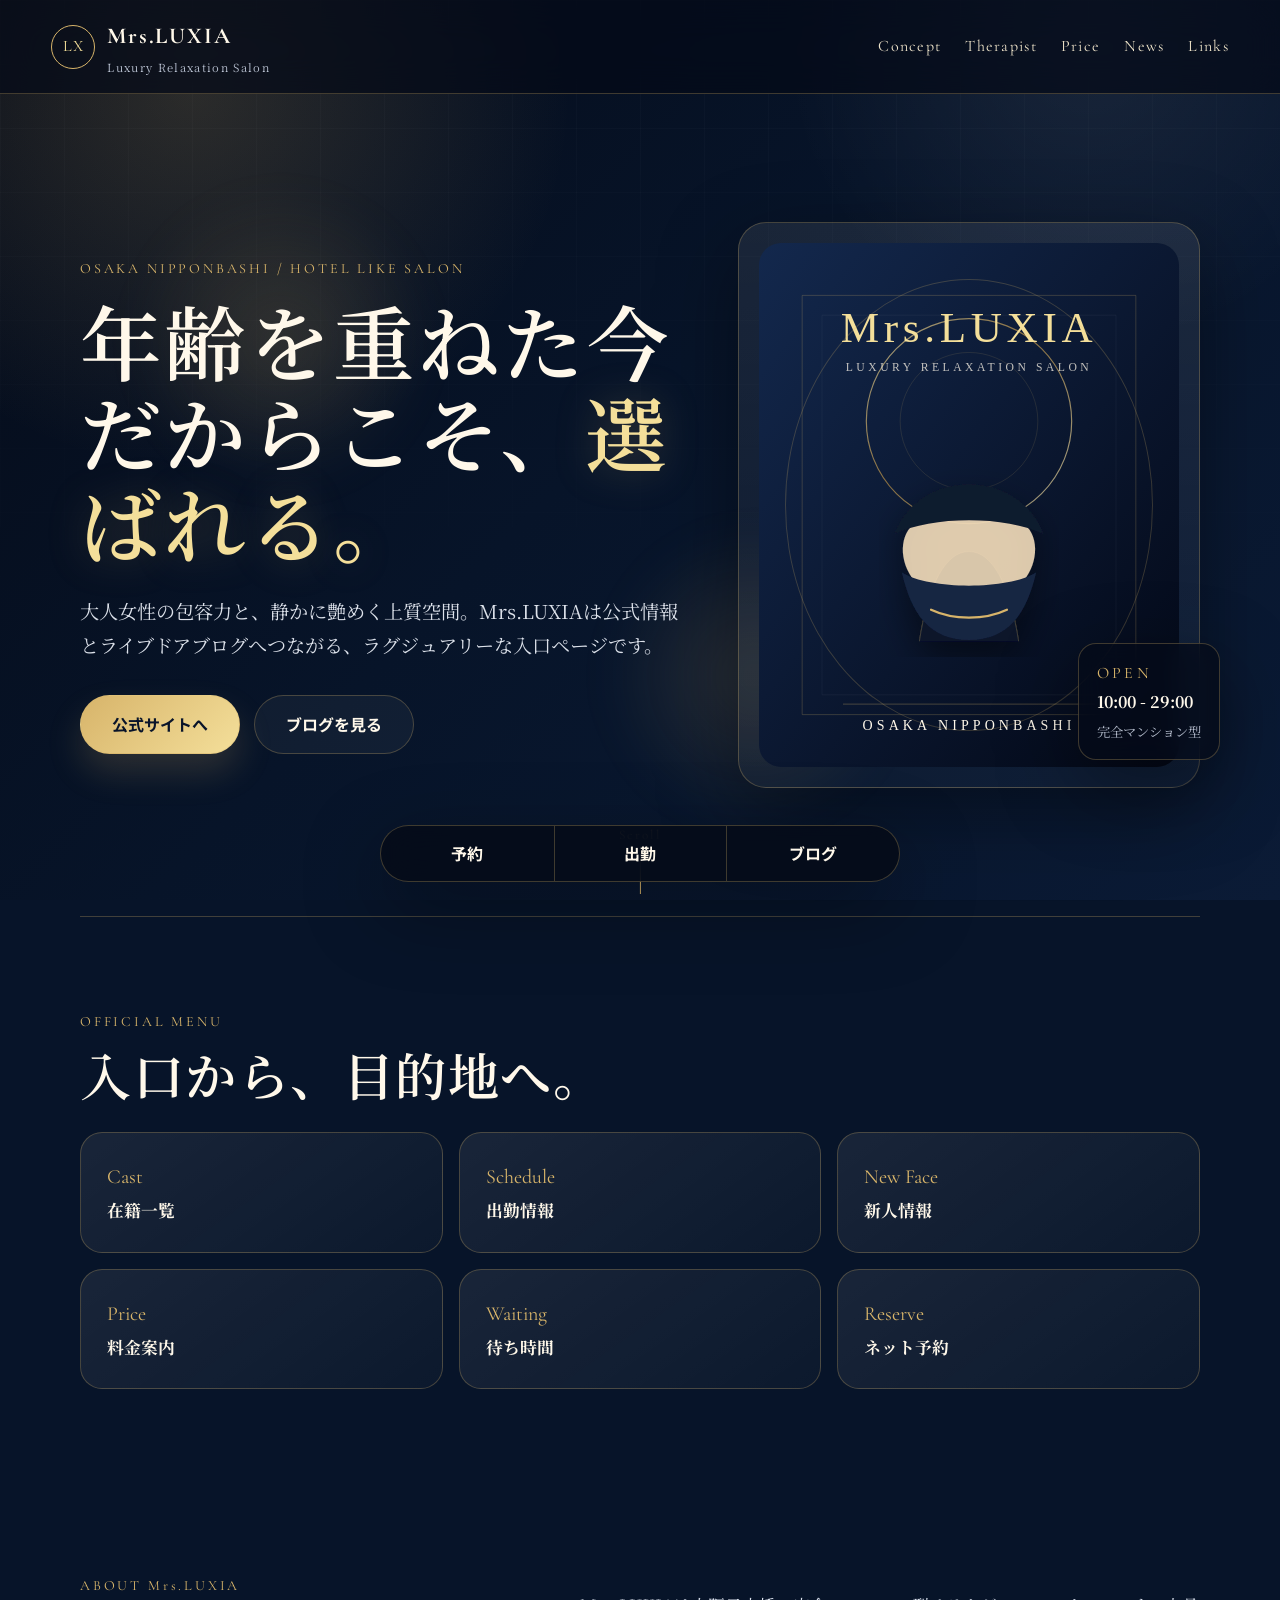
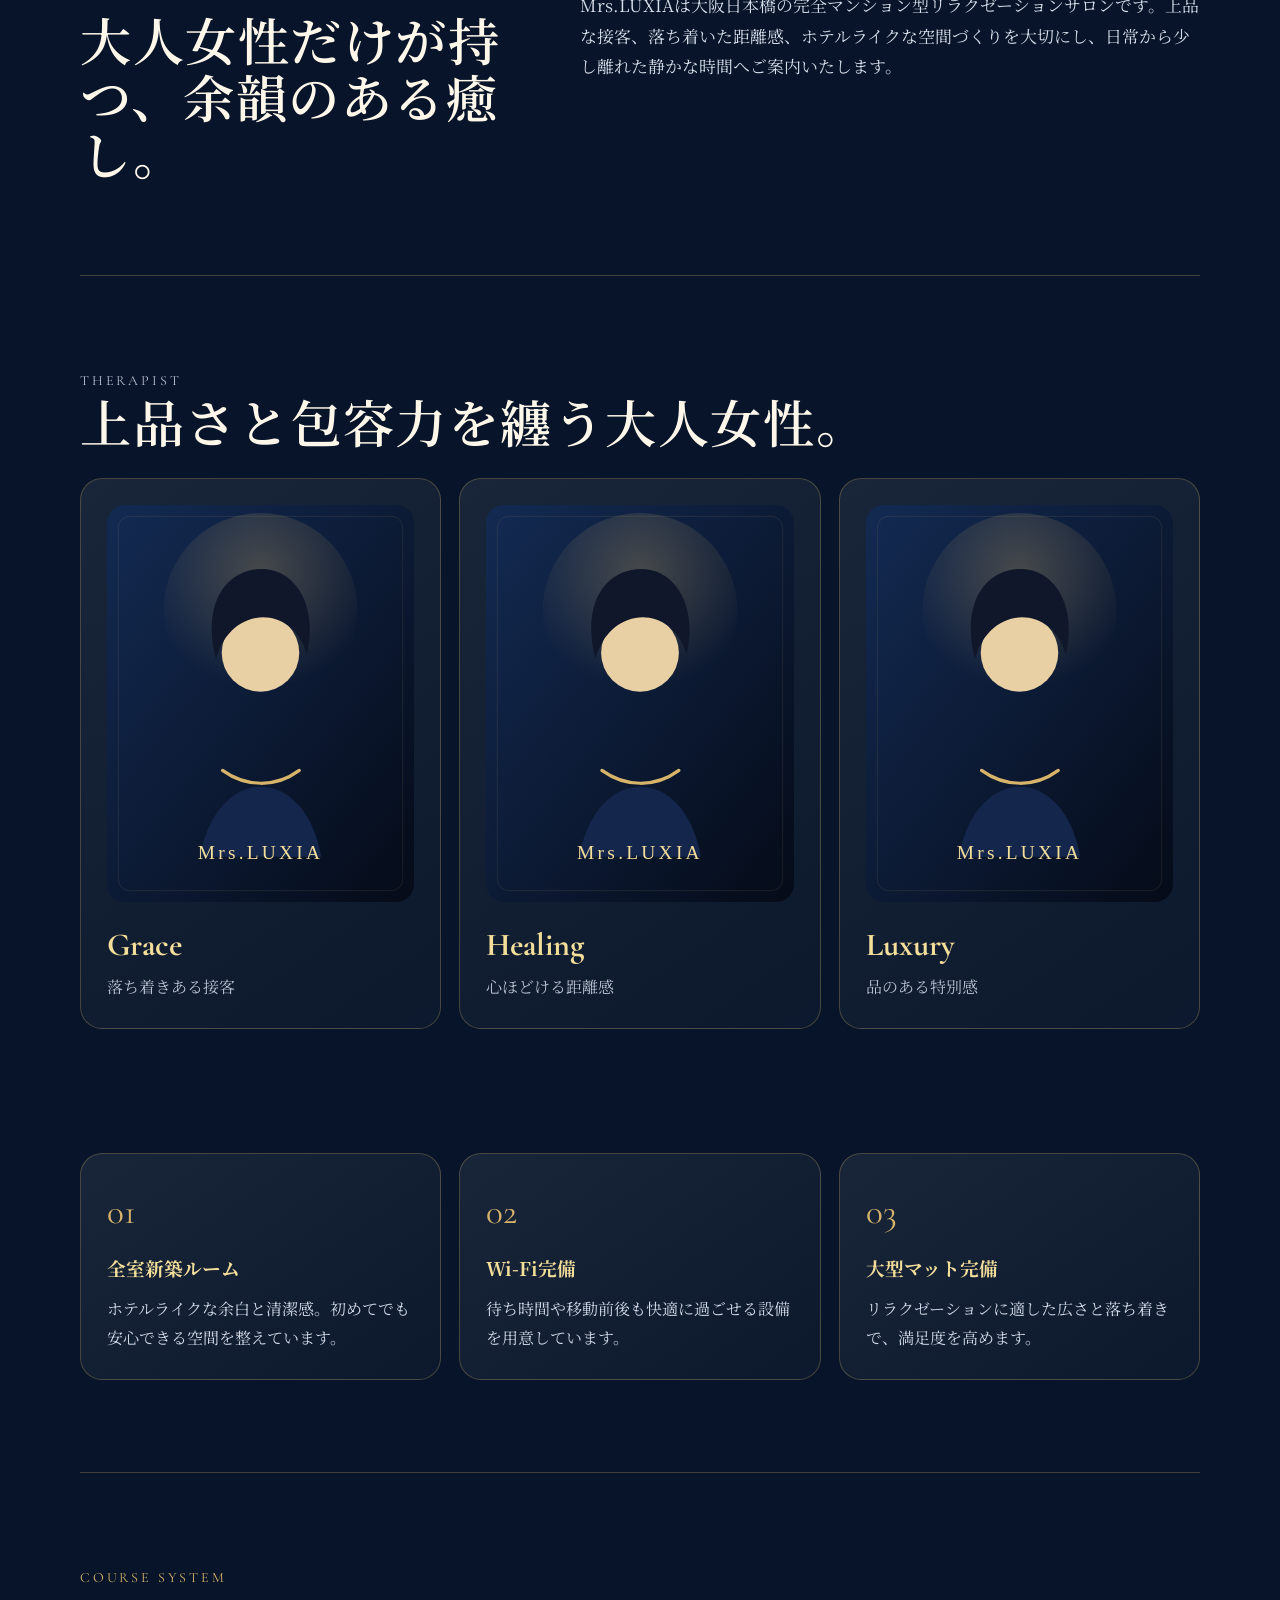
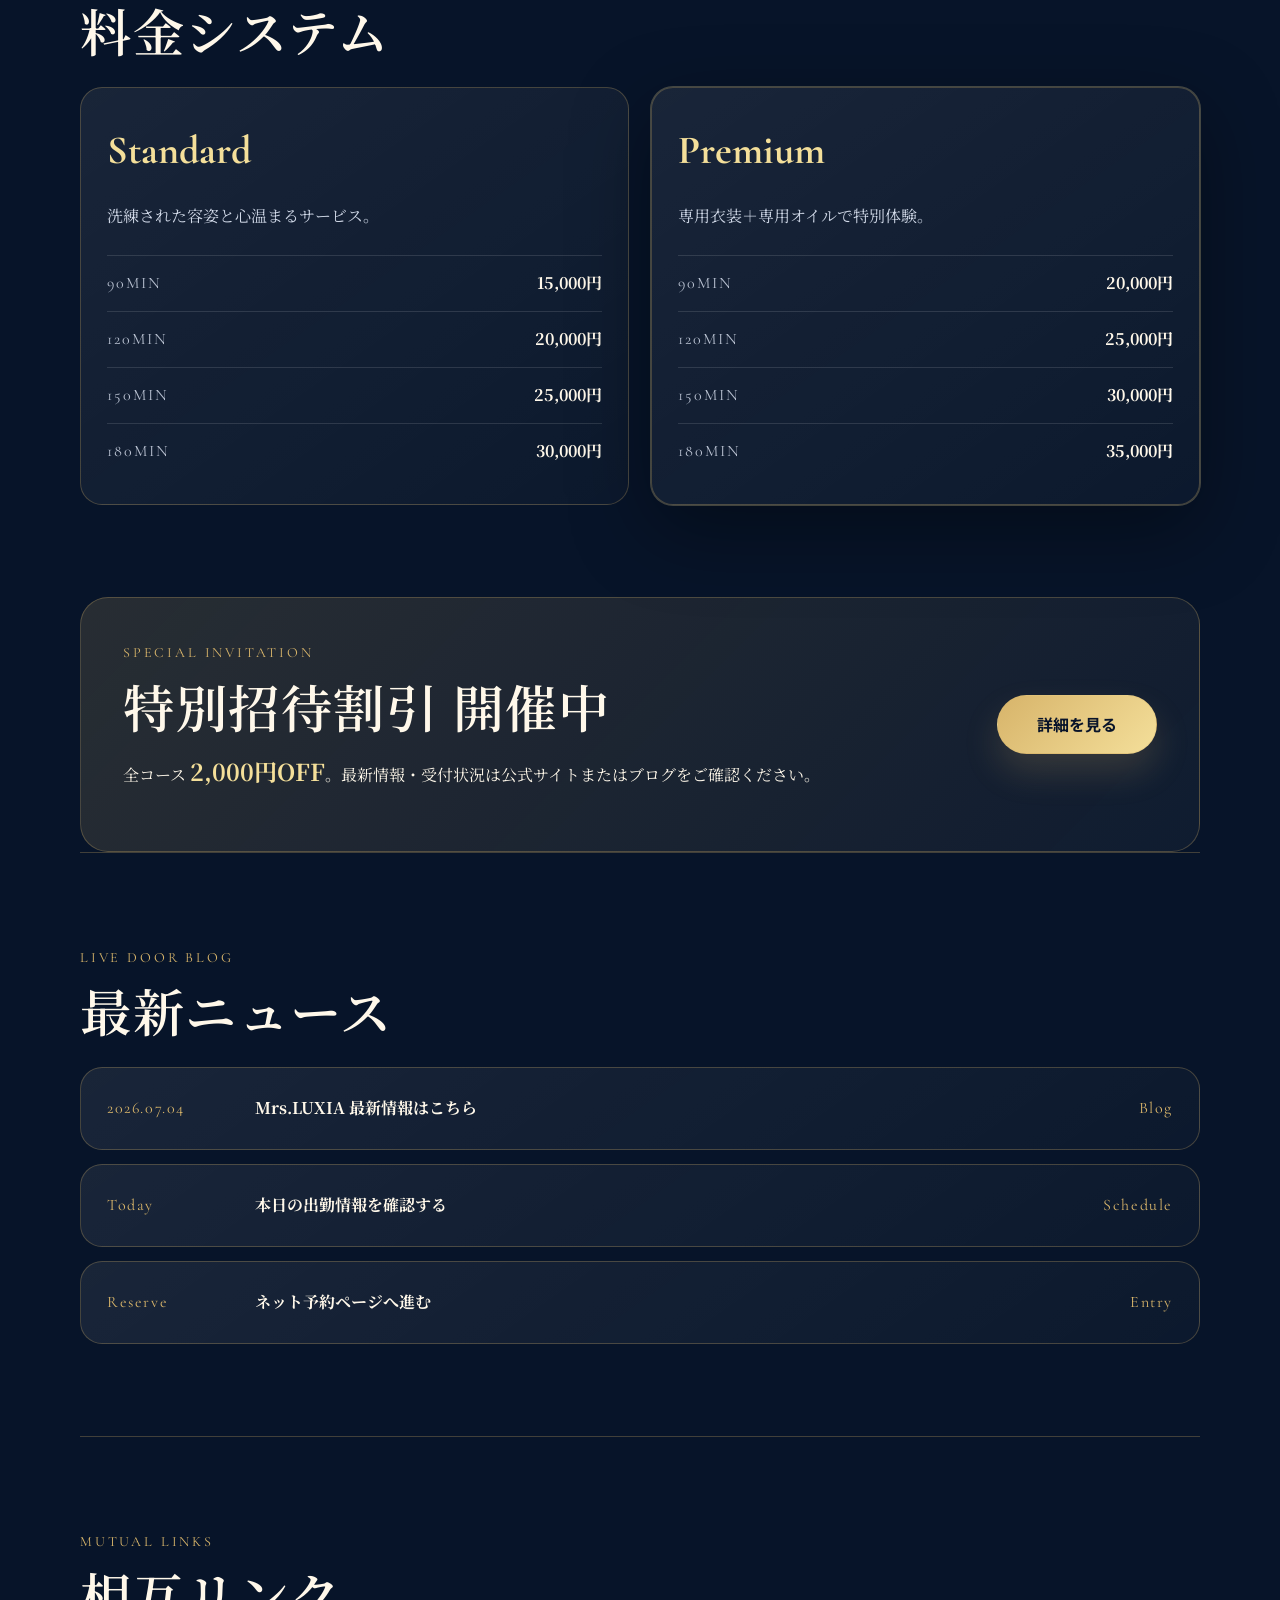
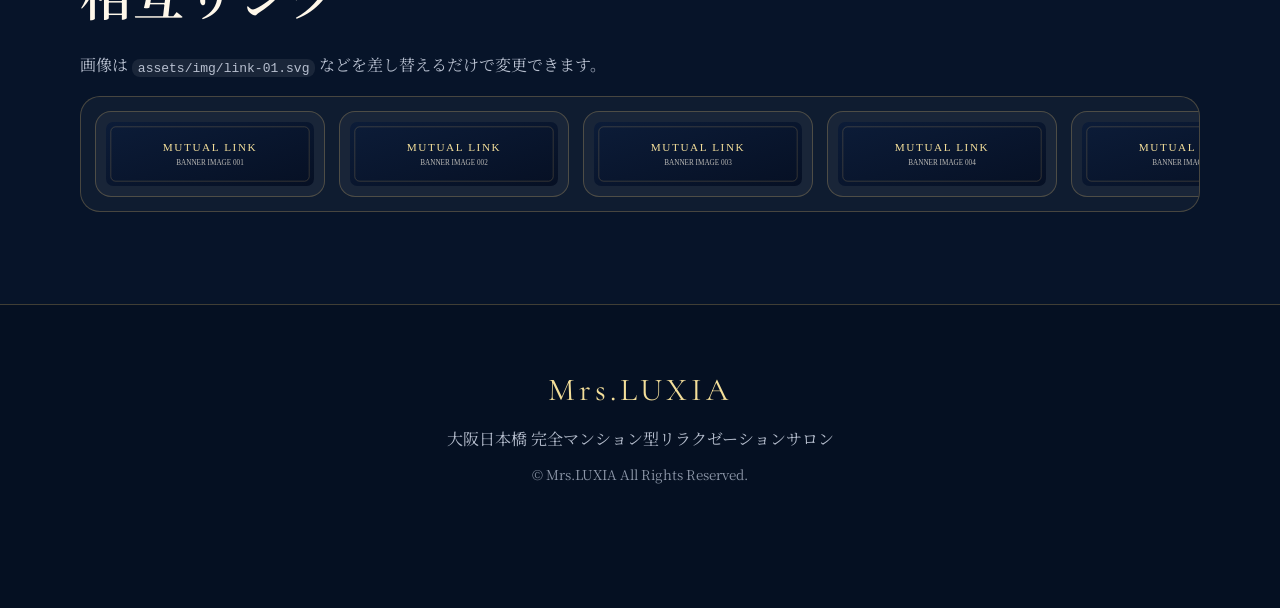
==== index.html @ 68a41e9b "Update index.html" ====
<!doctype html>
<html lang="ja">
<head>
  <meta charset="utf-8">
  <meta name="viewport" content="width=device-width, initial-scale=1">
  <title>Mrs.LUXIA公式サイト｜大阪日本橋 高級ホテル風メンズエステ</title>
  <meta name="description" content="Mrs.LUXIA（ミセスラクシア）は大阪日本橋の完全マンション型リラクゼーションサロン。30代〜40代後半の上品な大人女性が在籍。ネイビー×ゴールドのホテルライクな空間で、心ほどける癒しの時間へ。">
  <meta name="keywords" content="Mrs.LUXIA,ミセスラクシア,大阪,日本橋,メンズエステ,リラクゼーション,完全マンション型,ミセス,熟女,高級メンズエステ,ライブドアブログ">
  <meta name="robots" content="index, follow, max-image-preview:large">
  <meta name="format-detection" content="telephone=no">
  <link rel="canonical" href="https://noriof12.github.io/Mrs-LUXIA-Livedoor/">
  <meta property="og:type" content="website">
  <meta property="og:title" content="Mrs.LUXIA｜大阪日本橋 高級リラクゼーションサロン">
  <meta property="og:description" content="年齢を重ねた今だからこそ選ばれる。大人女性の包容力とホテルライクな上質空間。">
  <meta property="og:url" content="https://noriof12.github.io/Mrs-LUXIA-Livedoor/">
  <meta property="og:image" content="https://noriof12.github.io/Mrs-LUXIA-Livedoor/assets/img/ogp.svg">
  <meta name="twitter:card" content="summary_large_image">
  <meta name="theme-color" content="#071429">
  <link rel="icon" href="assets/img/favicon.svg" type="image/svg+xml">
  <link rel="manifest" href="manifest.webmanifest">
  <link rel="preconnect" href="https://fonts.googleapis.com">
  <link rel="preconnect" href="https://fonts.gstatic.com" crossorigin>
  <link href="https://fonts.googleapis.com/css2?family=Cormorant+Garamond:wght@500;600;700&family=Noto+Serif+JP:wght@400;500;600;700&family=Noto+Sans+JP:wght@400;500;700&display=swap" rel="stylesheet">
  <link rel="stylesheet" href="assets/css/style.css">
  <script type="application/ld+json">
  {"@context":"https://schema.org","@type":"LocalBusiness","name":"Mrs.LUXIA","alternateName":"ミセスラクシア","description":"大阪日本橋の完全マンション型リラクゼーションサロン。30代〜40代後半の上品な大人女性が在籍。","url":"https://noriof12.github.io/Mrs-LUXIA-Livedoor/","areaServed":"大阪日本橋","priceRange":"¥¥¥","image":"https://noriof12.github.io/Mrs-LUXIA-Livedoor/assets/img/ogp.svg","openingHours":"Mo-Su 10:00-29:00"}
  </script>
</head>
<body>
  <div class="loader" aria-hidden="true"><div><span>LX</span><strong>Mrs.LUXIA</strong></div></div>
  <div class="scroll-progress" aria-hidden="true"></div>
  <div class="page-bg" aria-hidden="true"><i></i><i></i><i></i></div>

  <header class="site-header" id="top">
    <a class="brand" href="#top" aria-label="Mrs.LUXIA トップへ"><span class="brand-mark">LX</span><span><strong>Mrs.LUXIA</strong><small>Luxury Relaxation Salon</small></span></a>
    <button class="nav-toggle" type="button" aria-label="メニューを開く" aria-expanded="false"><span></span><span></span></button>
    <nav class="global-nav" aria-label="メインナビゲーション">
      <a href="#concept">Concept</a><a href="#therapist">Therapist</a><a href="#price">Price</a><a href="#news">News</a><a href="#links">Links</a>
    </nav>
  </header>

  <main>
    <section class="hero section reveal">
      <div class="hero-copy">
        <p class="eyebrow">OSAKA NIPPONBASHI / HOTEL LIKE SALON</p>
        <h1 class="split-text">年齢を重ねた今<br>だからこそ、<span>選ばれる。</span></h1>
        <p class="lead">大人女性の包容力と、静かに艶めく上質空間。Mrs.LUXIAは公式情報とライブドアブログへつながる、ラグジュアリーな入口ページです。</p>
        <div class="hero-actions">
          <a class="btn primary shine" href="https://nipponbashi-mrsluxia.com/" target="_blank" rel="noopener">公式サイトへ</a>
          <a class="btn ghost" href="https://blog.livedoor.jp/mrsluxia/" target="_blank" rel="noopener">ブログを見る</a>
        </div>
      </div>
      <div class="hero-visual">
        <div class="hero-card float-card" aria-label="Mrs.LUXIAイメージ"><div class="gold-ring"></div><img src="assets/img/hero.svg" alt="ネイビーとゴールドの高級ホテル風サロンイメージ" width="720" height="900" loading="eager"></div>
        <div class="status-card"><span>OPEN</span><strong>10:00 - 29:00</strong><small>完全マンション型</small></div>
      </div>
      <a href="#concept" class="scroll-cue" aria-label="下へスクロール">Scroll</a>
    </section>

    <section class="quick-menu section reveal" aria-labelledby="menu-title">
      <p class="eyebrow">OFFICIAL MENU</p><h2 id="menu-title">入口から、目的地へ。</h2>
      <div class="menu-grid">
        <a href="https://nipponbashi-mrsluxia.com/cast/" target="_blank" rel="noopener"><span>Cast</span><strong>在籍一覧</strong></a>
        <a href="https://nipponbashi-mrsluxia.com/schedule/" target="_blank" rel="noopener"><span>Schedule</span><strong>出勤情報</strong></a>
        <a href="https://nipponbashi-mrsluxia.com/newface/" target="_blank" rel="noopener"><span>New Face</span><strong>新人情報</strong></a>
        <a href="https://nipponbashi-mrsluxia.com/system/" target="_blank" rel="noopener"><span>Price</span><strong>料金案内</strong></a>
        <a href="https://nipponbashi-mrsluxia.com/waiting/" target="_blank" rel="noopener"><span>Waiting</span><strong>待ち時間</strong></a>
        <a href="https://nipponbashi-mrsluxia.com/reserve/" target="_blank" rel="noopener"><span>Reserve</span><strong>ネット予約</strong></a>
      </div>
    </section>

    <section class="concept section reveal" id="concept"><div><p class="eyebrow">ABOUT Mrs.LUXIA</p><h2>大人女性だけが持つ、余韻のある癒し。</h2></div><p>Mrs.LUXIAは大阪日本橋の完全マンション型リラクゼーションサロンです。上品な接客、落ち着いた距離感、ホテルライクな空間づくりを大切にし、日常から少し離れた静かな時間へご案内いたします。</p></section>

    <section class="therapist section reveal" id="therapist"><p class="eyebrow">THERAPIST</p><h2>上品さと包容力を纏う大人女性。</h2><div class="therapist-track"><article><img src="assets/img/cast-01.svg" alt="上品な大人女性イメージ" loading="lazy"><h3>Grace</h3><p>落ち着きある接客</p></article><article><img src="assets/img/cast-02.svg" alt="癒し系大人女性イメージ" loading="lazy"><h3>Healing</h3><p>心ほどける距離感</p></article><article><img src="assets/img/cast-03.svg" alt="ホテルライクな女性イメージ" loading="lazy"><h3>Luxury</h3><p>品のある特別感</p></article></div></section>

    <section class="feature section reveal" id="room"><article><span>01</span><h3>全室新築ルーム</h3><p>ホテルライクな余白と清潔感。初めてでも安心できる空間を整えています。</p></article><article><span>02</span><h3>Wi-Fi完備</h3><p>待ち時間や移動前後も快適に過ごせる設備を用意しています。</p></article><article><span>03</span><h3>大型マット完備</h3><p>リラクゼーションに適した広さと落ち着きで、満足度を高めます。</p></article></section>

    <section class="price section reveal" id="price"><p class="eyebrow">COURSE SYSTEM</p><h2>料金システム</h2><div class="price-wrap"><div class="price-card"><h3>Standard</h3><p>洗練された容姿と心温まるサービス。</p><dl><div><dt>90MIN</dt><dd>15,000円</dd></div><div><dt>120MIN</dt><dd>20,000円</dd></div><div><dt>150MIN</dt><dd>25,000円</dd></div><div><dt>180MIN</dt><dd>30,000円</dd></div></dl></div><div class="price-card premium"><h3>Premium</h3><p>専用衣装＋専用オイルで特別体験。</p><dl><div><dt>90MIN</dt><dd>20,000円</dd></div><div><dt>120MIN</dt><dd>25,000円</dd></div><div><dt>150MIN</dt><dd>30,000円</dd></div><div><dt>180MIN</dt><dd>35,000円</dd></div></dl></div></div></section>

    <section class="campaign section reveal"><div><p class="eyebrow">SPECIAL INVITATION</p><h2>特別招待割引 開催中</h2><p>全コース <strong>2,000円OFF</strong>。最新情報・受付状況は公式サイトまたはブログをご確認ください。</p></div><a class="btn primary shine" href="https://nipponbashi-mrsluxia.com/" target="_blank" rel="noopener">詳細を見る</a></section>

    <section class="news section reveal" id="news"><p class="eyebrow">LIVE DOOR BLOG</p><h2>最新ニュース</h2><div class="news-list"><a href="https://blog.livedoor.jp/mrsluxia/" target="_blank" rel="noopener"><time>2026.07.04</time><strong>Mrs.LUXIA 最新情報はこちら</strong><span>Blog</span></a><a href="https://nipponbashi-mrsluxia.com/schedule/" target="_blank" rel="noopener"><time>Today</time><strong>本日の出勤情報を確認する</strong><span>Schedule</span></a><a href="https://nipponbashi-mrsluxia.com/reserve/" target="_blank" rel="noopener"><time>Reserve</time><strong>ネット予約ページへ進む</strong><span>Entry</span></a></div></section>

    <section class="links section reveal" id="links"><p class="eyebrow">MUTUAL LINKS</p><h2>相互リンク</h2><p class="section-note">画像は <code>assets/img/link-01.svg</code> などを差し替えるだけで変更できます。</p><div class="marquee"><div class="marquee-inner"><a href="#"><img src="assets/img/link-01.svg" alt="相互リンク サイト1" loading="lazy"></a><a href="#"><img src="assets/img/link-02.svg" alt="相互リンク サイト2" loading="lazy"></a><a href="#"><img src="assets/img/link-03.svg" alt="相互リンク サイト3" loading="lazy"></a><a href="#"><img src="assets/img/link-04.svg" alt="相互リンク サイト4" loading="lazy"></a><a href="#"><img src="assets/img/link-01.svg" alt="相互リンク サイト1" loading="lazy"></a><a href="#"><img src="assets/img/link-02.svg" alt="相互リンク サイト2" loading="lazy"></a><a href="#"><img src="assets/img/link-03.svg" alt="相互リンク サイト3" loading="lazy"></a><a href="#"><img src="assets/img/link-04.svg" alt="相互リンク サイト4" loading="lazy"></a></div></div></section>
  </main>

  <footer class="site-footer"><a href="#top" class="footer-logo">Mrs.LUXIA</a><p>大阪日本橋 完全マンション型リラクゼーションサロン</p><small>© Mrs.LUXIA All Rights Reserved.</small></footer>
  <div class="fixed-cta"><a href="https://nipponbashi-mrsluxia.com/reserve/" target="_blank" rel="noopener">予約</a><a href="https://nipponbashi-mrsluxia.com/schedule/" target="_blank" rel="noopener">出勤</a><a href="https://blog.livedoor.jp/mrsluxia/" target="_blank" rel="noopener">ブログ</a></div>
  <button class="to-top" type="button" aria-label="トップへ戻る">↑</button>
  <script src="assets/js/main.js"></script>
</body>
</html>
---- assets/css/style.css ----
:root{--navy:#071429;--navy2:#0d1e3b;--gold:#d7b46a;--gold2:#f4df9a;--ivory:#fff8ea;--muted:#b8c0d0;--line:rgba(215,180,106,.28);--glass:rgba(8,20,41,.72);--shadow:0 25px 80px rgba(0,0,0,.38);--radius:28px}*{box-sizing:border-box}html{scroll-behavior:smooth}body{margin:0;background:var(--navy);color:var(--ivory);font-family:'Noto Serif JP',serif;line-height:1.8;overflow-x:hidden}a{color:inherit;text-decoration:none}img{max-width:100%;height:auto;display:block}.loader{position:fixed;inset:0;z-index:999;background:#050b18;display:grid;place-items:center;transition:opacity .7s ease,visibility .7s ease}.loader.is-hide{opacity:0;visibility:hidden}.loader div{text-align:center;animation:loaderGlow 1.7s ease infinite alternate}.loader span{width:70px;height:70px;border:1px solid var(--gold);border-radius:50%;display:grid;place-items:center;margin:0 auto 14px;color:var(--gold2);font-family:'Cormorant Garamond',serif}.loader strong{font-family:'Cormorant Garamond',serif;letter-spacing:.18em;color:var(--gold2)}.scroll-progress{position:fixed;top:0;left:0;height:3px;width:0;background:linear-gradient(90deg,var(--gold),var(--gold2));z-index:1000}.page-bg{position:fixed;inset:0;z-index:-1;background:radial-gradient(circle at 15% 10%,rgba(215,180,106,.18),transparent 28%),radial-gradient(circle at 85% 5%,rgba(255,255,255,.07),transparent 22%),linear-gradient(135deg,#050b18,#071429 48%,#0b1b36);}.page-bg:after{content:"";position:absolute;inset:0;background-image:linear-gradient(rgba(255,255,255,.025) 1px,transparent 1px),linear-gradient(90deg,rgba(255,255,255,.025) 1px,transparent 1px);background-size:64px 64px;mask-image:linear-gradient(to bottom,black,transparent 78%)}.page-bg i{position:absolute;width:28vw;height:28vw;border-radius:50%;background:radial-gradient(circle,rgba(215,180,106,.16),transparent 60%);filter:blur(20px);animation:orb 12s ease-in-out infinite}.page-bg i:nth-child(1){left:8%;top:18%}.page-bg i:nth-child(2){right:8%;top:28%;animation-delay:-4s}.page-bg i:nth-child(3){left:45%;bottom:5%;animation-delay:-8s}.site-header{position:sticky;top:0;z-index:50;display:flex;align-items:center;justify-content:space-between;padding:16px clamp(18px,4vw,58px);backdrop-filter:blur(18px);background:rgba(5,11,24,.72);border-bottom:1px solid var(--line)}.brand{display:flex;gap:12px;align-items:center}.brand-mark{width:44px;height:44px;border:1px solid var(--gold);display:grid;place-items:center;border-radius:50%;font-family:'Cormorant Garamond',serif;color:var(--gold2);letter-spacing:.06em}.brand strong{display:block;font-family:'Cormorant Garamond',serif;font-size:1.42rem;letter-spacing:.08em}.brand small{display:block;color:var(--muted);font-size:.7rem;letter-spacing:.12em}.global-nav{display:flex;gap:24px;font-family:'Cormorant Garamond',serif;letter-spacing:.08em}.global-nav a{color:#efe4ca;position:relative}.global-nav a:after{content:"";position:absolute;left:0;bottom:-6px;width:0;height:1px;background:var(--gold);transition:.35s}.global-nav a:hover:after{width:100%}.nav-toggle{display:none;background:none;border:0;width:42px;height:42px;position:relative}.nav-toggle span{display:block;height:1px;background:var(--gold);margin:9px 6px;transition:.3s}.section{width:min(1120px,calc(100% - 36px));margin:0 auto;padding:92px 0}.hero{min-height:calc(100vh - 78px);display:grid;grid-template-columns:1.02fr .78fr;gap:54px;align-items:center;position:relative}.eyebrow{font-family:'Cormorant Garamond',serif;color:var(--gold);letter-spacing:.2em;font-size:.88rem;margin:0 0 12px}.hero h1,.section h2{font-size:clamp(2.15rem,7vw,5.1rem);line-height:1.12;margin:0;font-weight:600;letter-spacing:.03em}.split-text{animation:titleIn 1s ease both .3s}.hero h1 span{color:var(--gold2);text-shadow:0 0 40px rgba(215,180,106,.25)}.lead{font-size:clamp(1rem,2.2vw,1.2rem);color:#dce1ea;max-width:680px;margin:26px 0 32px}.hero-actions,.campaign{display:flex;gap:14px;flex-wrap:wrap;align-items:center}.btn{display:inline-flex;align-items:center;justify-content:center;min-width:160px;padding:14px 24px;border-radius:999px;border:1px solid var(--line);font-family:'Noto Sans JP',sans-serif;font-weight:700;transition:.32s;overflow:hidden;position:relative}.btn.primary{background:linear-gradient(135deg,var(--gold),var(--gold2));color:#09142a;box-shadow:0 18px 35px rgba(215,180,106,.18)}.btn.ghost{color:var(--ivory);background:rgba(255,255,255,.045)}.btn:hover{transform:translateY(-3px)}.shine:before{content:"";position:absolute;inset:-40% auto -40% -70%;width:40%;background:linear-gradient(90deg,transparent,rgba(255,255,255,.55),transparent);transform:rotate(20deg);animation:shine 3.2s ease-in-out infinite}.hero-visual{position:relative}.hero-card{position:relative;border:1px solid var(--line);border-radius:var(--radius);padding:20px;background:linear-gradient(180deg,rgba(255,255,255,.08),rgba(255,255,255,.025));box-shadow:var(--shadow);overflow:hidden}.hero-card img{border-radius:22px}.float-card{animation:float 5s ease-in-out infinite}.gold-ring{position:absolute;inset:10%;border:1px solid rgba(215,180,106,.23);border-radius:50%;filter:blur(.2px);animation:pulse 5s ease-in-out infinite}.status-card{position:absolute;right:-20px;bottom:28px;border:1px solid var(--line);border-radius:18px;background:rgba(5,11,24,.72);backdrop-filter:blur(14px);padding:14px 18px;box-shadow:var(--shadow)}.status-card span{color:var(--gold);font-family:'Cormorant Garamond',serif;letter-spacing:.2em}.status-card strong{display:block}.status-card small{color:var(--muted)}.scroll-cue{position:absolute;bottom:22px;left:50%;transform:translateX(-50%);font-family:'Cormorant Garamond',serif;color:var(--gold);letter-spacing:.18em;font-size:.82rem}.scroll-cue:after{content:"";display:block;width:1px;height:38px;background:var(--gold);margin:8px auto 0;animation:scrollLine 1.8s ease infinite}.quick-menu,.price,.links,.news,.therapist{border-top:1px solid var(--line)}.quick-menu h2,.price h2,.links h2,.news h2,.therapist h2{font-size:clamp(1.8rem,4vw,3.4rem);margin-bottom:28px}.menu-grid{display:grid;grid-template-columns:repeat(3,1fr);gap:16px}.menu-grid a,.feature article,.price-card,.news-list a,.therapist article{border:1px solid var(--line);background:linear-gradient(145deg,rgba(255,255,255,.075),rgba(255,255,255,.025));border-radius:22px;padding:26px;transition:.35s;position:relative;overflow:hidden}.menu-grid a:before,.price-card:before,.news-list a:before{content:"";position:absolute;inset:0;background:linear-gradient(120deg,transparent,rgba(215,180,106,.12),transparent);transform:translateX(-100%);transition:.65s}.menu-grid a:hover:before,.price-card:hover:before,.news-list a:hover:before{transform:translateX(100%)}.menu-grid a:hover,.feature article:hover,.price-card:hover,.news-list a:hover,.therapist article:hover{transform:translateY(-6px);border-color:rgba(244,223,154,.62)}.menu-grid span{display:block;color:var(--gold);font-family:'Cormorant Garamond',serif;font-size:1.25rem}.menu-grid strong{font-size:1.05rem}.concept{display:grid;grid-template-columns:.85fr 1.15fr;gap:42px;align-items:start}.concept h2{font-size:clamp(1.8rem,4vw,3.6rem)}.concept p:last-child{color:#d7deea;font-size:1.06rem}.therapist-track{display:flex;gap:18px;overflow-x:auto;scroll-snap-type:x mandatory;padding-bottom:12px}.therapist article{min-width:310px;scroll-snap-align:start}.therapist img{width:100%;border-radius:18px}.therapist h3{font-family:'Cormorant Garamond',serif;color:var(--gold2);font-size:2rem;margin:14px 0 0}.therapist p{margin:0;color:var(--muted)}.feature{display:grid;grid-template-columns:repeat(3,1fr);gap:18px;padding-top:20px}.feature span{color:var(--gold);font-family:'Cormorant Garamond',serif;font-size:2.2rem}.feature h3{margin:8px 0 10px;color:var(--gold2)}.feature p{color:#d2d9e7;margin:0}.price-wrap{display:grid;grid-template-columns:repeat(2,1fr);gap:22px}.price-card h3{font-family:'Cormorant Garamond',serif;font-size:2.5rem;color:var(--gold2);margin:0}.price-card p{color:#d1d9e8}.price-card dl{margin:24px 0 0}.price-card div{display:flex;justify-content:space-between;border-top:1px solid rgba(255,255,255,.12);padding:13px 0}.price-card dt{color:var(--muted);font-family:'Cormorant Garamond',serif;letter-spacing:.12em}.price-card dd{margin:0;font-weight:700}.premium{box-shadow:0 0 0 1px rgba(244,223,154,.26),var(--shadow)}.campaign{justify-content:space-between;border:1px solid var(--line);border-radius:var(--radius);padding:42px;background:linear-gradient(135deg,rgba(215,180,106,.16),rgba(255,255,255,.035));}.campaign h2{font-size:clamp(1.8rem,4vw,3.4rem);margin:0}.campaign strong{font-size:1.45em;color:var(--gold2)}.news-list{display:grid;gap:14px}.news-list a{display:grid;grid-template-columns:130px 1fr auto;gap:18px;align-items:center}.news-list time,.news-list span{font-family:'Cormorant Garamond',serif;color:var(--gold);letter-spacing:.1em}.section-note{color:var(--muted)}code{background:rgba(255,255,255,.08);padding:.15em .45em;border-radius:8px}.marquee{overflow:hidden;border:1px solid var(--line);border-radius:20px;background:rgba(255,255,255,.035);padding:14px}.marquee-inner{display:flex;gap:14px;width:max-content;animation:marquee 26s linear infinite}.marquee:hover .marquee-inner{animation-play-state:paused}.marquee a{width:230px;flex:0 0 auto;border:1px solid var(--line);border-radius:16px;padding:10px;background:rgba(255,255,255,.045)}.site-footer{text-align:center;padding:56px 20px 120px;border-top:1px solid var(--line);background:rgba(0,0,0,.16)}.footer-logo{font-family:'Cormorant Garamond',serif;color:var(--gold2);font-size:2rem;letter-spacing:.12em}.site-footer p{color:var(--muted);margin:6px 0}.site-footer small{color:#8c96a8}.fixed-cta{position:fixed;left:50%;bottom:18px;transform:translateX(-50%);z-index:60;display:grid;grid-template-columns:repeat(3,1fr);width:min(520px,calc(100% - 28px));border:1px solid var(--line);border-radius:999px;overflow:hidden;background:rgba(5,11,24,.86);backdrop-filter:blur(18px);box-shadow:var(--shadow)}.fixed-cta a{text-align:center;padding:13px 8px;font-family:'Noto Sans JP',sans-serif;font-weight:700}.fixed-cta a+ a{border-left:1px solid var(--line)}.to-top{position:fixed;right:18px;bottom:88px;z-index:60;width:44px;height:44px;border-radius:50%;border:1px solid var(--line);background:rgba(5,11,24,.82);color:var(--gold2);opacity:0;pointer-events:none;transition:.3s}.to-top.is-show{opacity:1;pointer-events:auto}.reveal{opacity:0;transform:translateY(24px);transition:opacity .8s ease,transform .8s ease}.reveal.is-visible{opacity:1;transform:none}@keyframes loaderGlow{to{filter:drop-shadow(0 0 28px rgba(215,180,106,.55))}}@keyframes orb{50%{transform:translate3d(20px,-30px,0) scale(1.14)}}@keyframes titleIn{from{opacity:0;filter:blur(8px);transform:translateY(18px)}to{opacity:1;filter:blur(0);transform:none}}@keyframes shine{0%,55%{left:-70%}100%{left:130%}}@keyframes float{0%,100%{transform:translateY(0) scale(1)}50%{transform:translateY(-10px) scale(1.03)}}@keyframes pulse{50%{transform:scale(1.07);opacity:.72}}@keyframes scrollLine{0%{transform:scaleY(0);transform-origin:top}45%{transform:scaleY(1);transform-origin:top}46%{transform-origin:bottom}100%{transform:scaleY(0);transform-origin:bottom}}@keyframes marquee{to{transform:translateX(-50%)}}@media(max-width:860px){.nav-toggle{display:block}.global-nav{position:fixed;top:77px;left:18px;right:18px;display:grid;gap:0;padding:12px;border:1px solid var(--line);border-radius:20px;background:rgba(5,11,24,.96);transform:translateY(-16px);opacity:0;pointer-events:none;transition:.28s}.global-nav.is-open{opacity:1;transform:none;pointer-events:auto}.global-nav a{padding:12px}.hero{grid-template-columns:1fr;gap:24px;padding-top:50px}.hero-card{max-width:430px;margin:auto}.status-card{right:10px}.menu-grid{grid-template-columns:repeat(2,1fr)}.concept,.feature,.price-wrap{grid-template-columns:1fr}.news-list a{grid-template-columns:1fr;gap:3px}.section{padding:68px 0}.campaign{padding:28px}.scroll-cue{display:none}}@media(max-width:520px){.brand small{display:none}.brand-mark{width:38px;height:38px}.site-header{padding:13px 16px}.hero h1{font-size:2.42rem}.menu-grid{grid-template-columns:1fr}.menu-grid a,.feature article,.price-card{padding:22px}.btn{width:100%}.hero-actions{width:100%}.campaign .btn{width:100%}.therapist article{min-width:84vw}.marquee a{width:190px}.fixed-cta{bottom:12px}.to-top{bottom:78px}}
.luxia-fixed-reserve{
  position: fixed;
  right: 14px;
  bottom: 92px;
  z-index: 9999;
  background: linear-gradient(135deg,#d7b46a,#f4df9a);
  color: #071429;
  padding: 12px 18px;
  border-radius: 999px;
  font-weight: 800;
  font-family: "Noto Sans JP", sans-serif;
  box-shadow: 0 12px 35px rgba(0,0,0,.35);
  font-size: 14px;
}
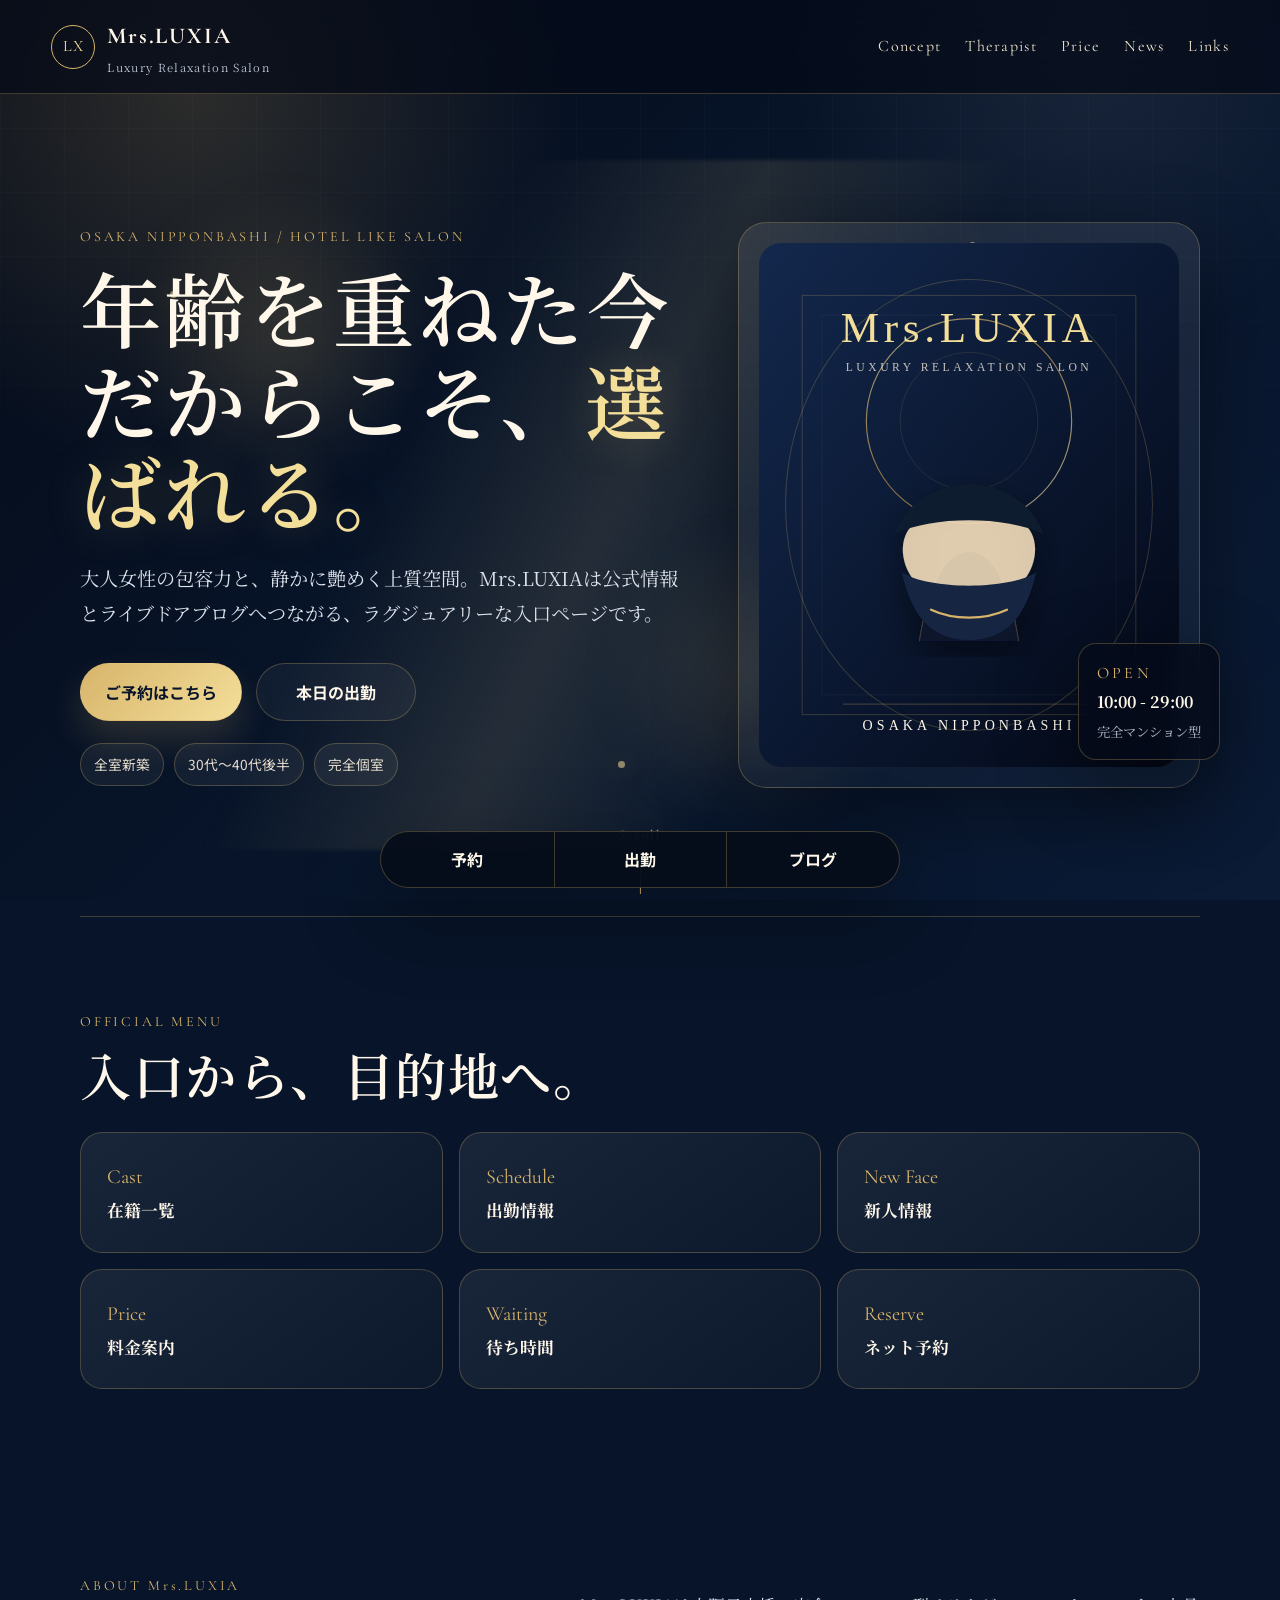
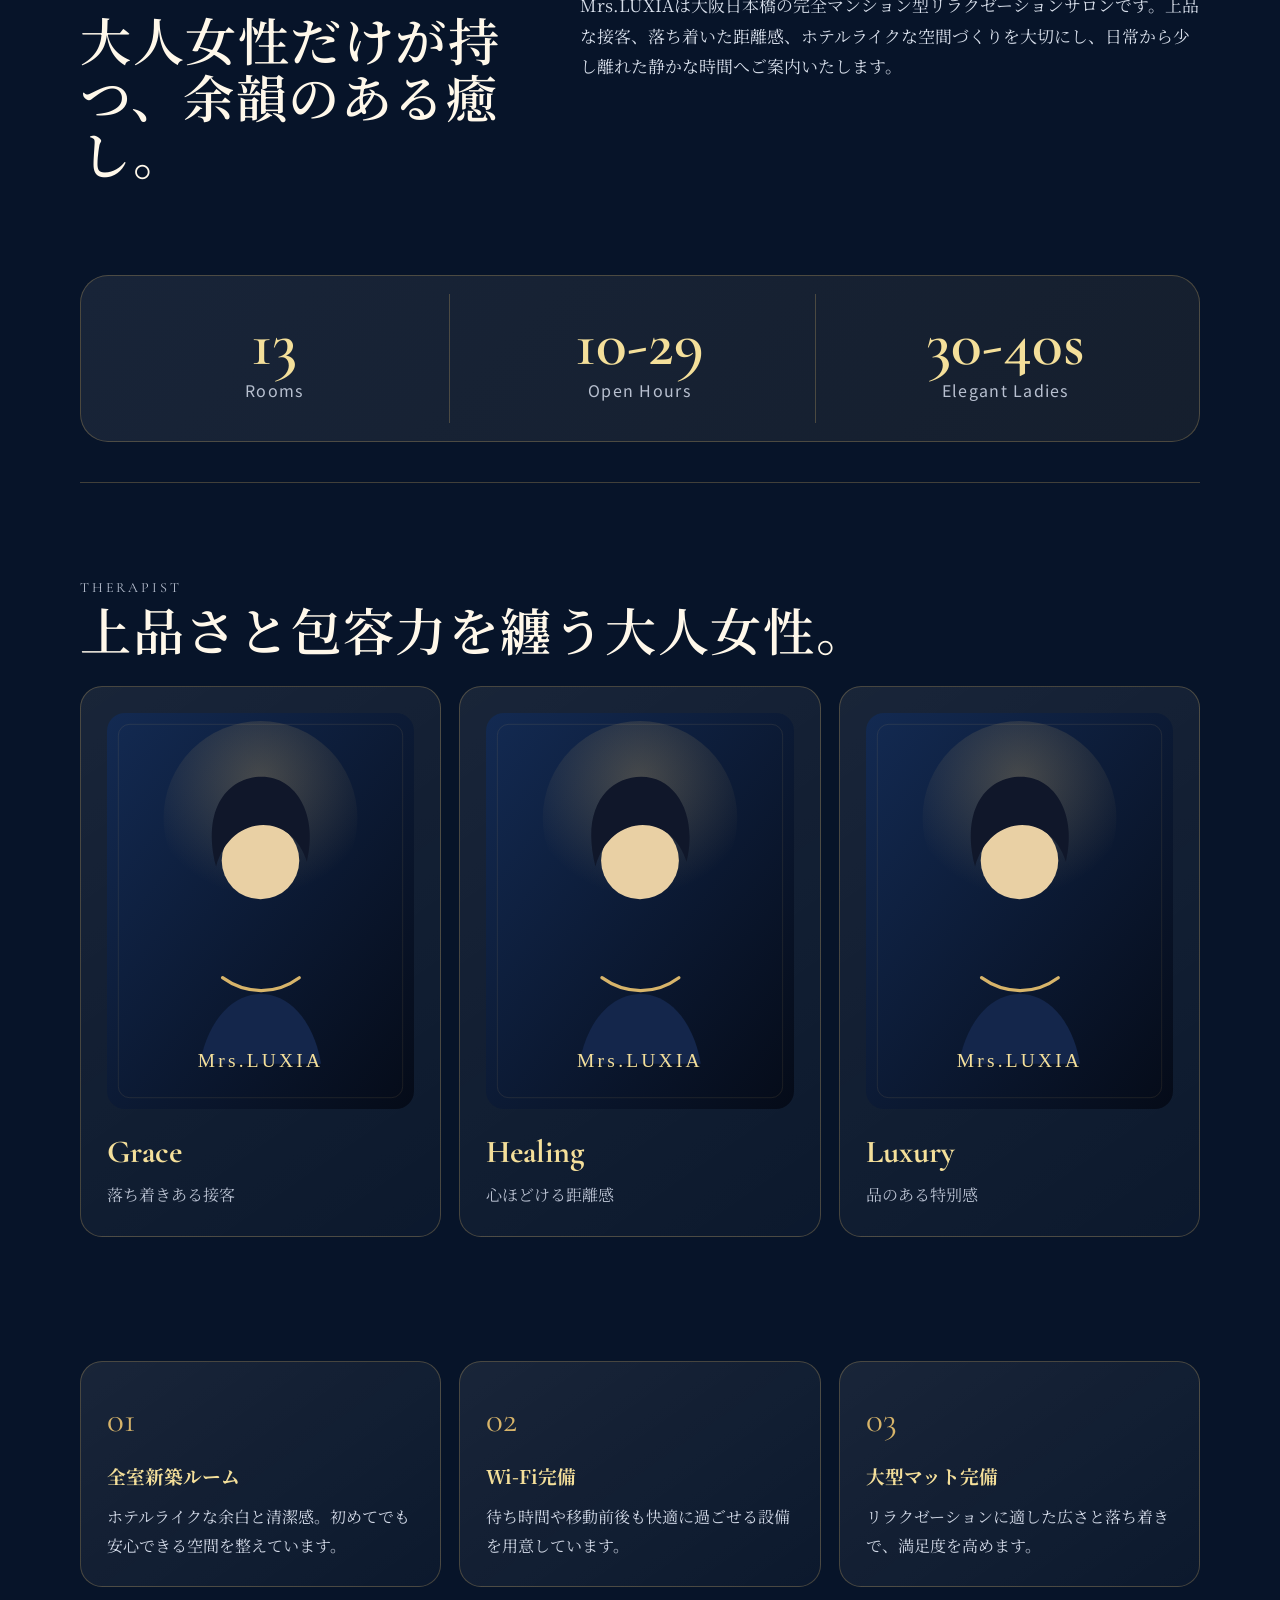
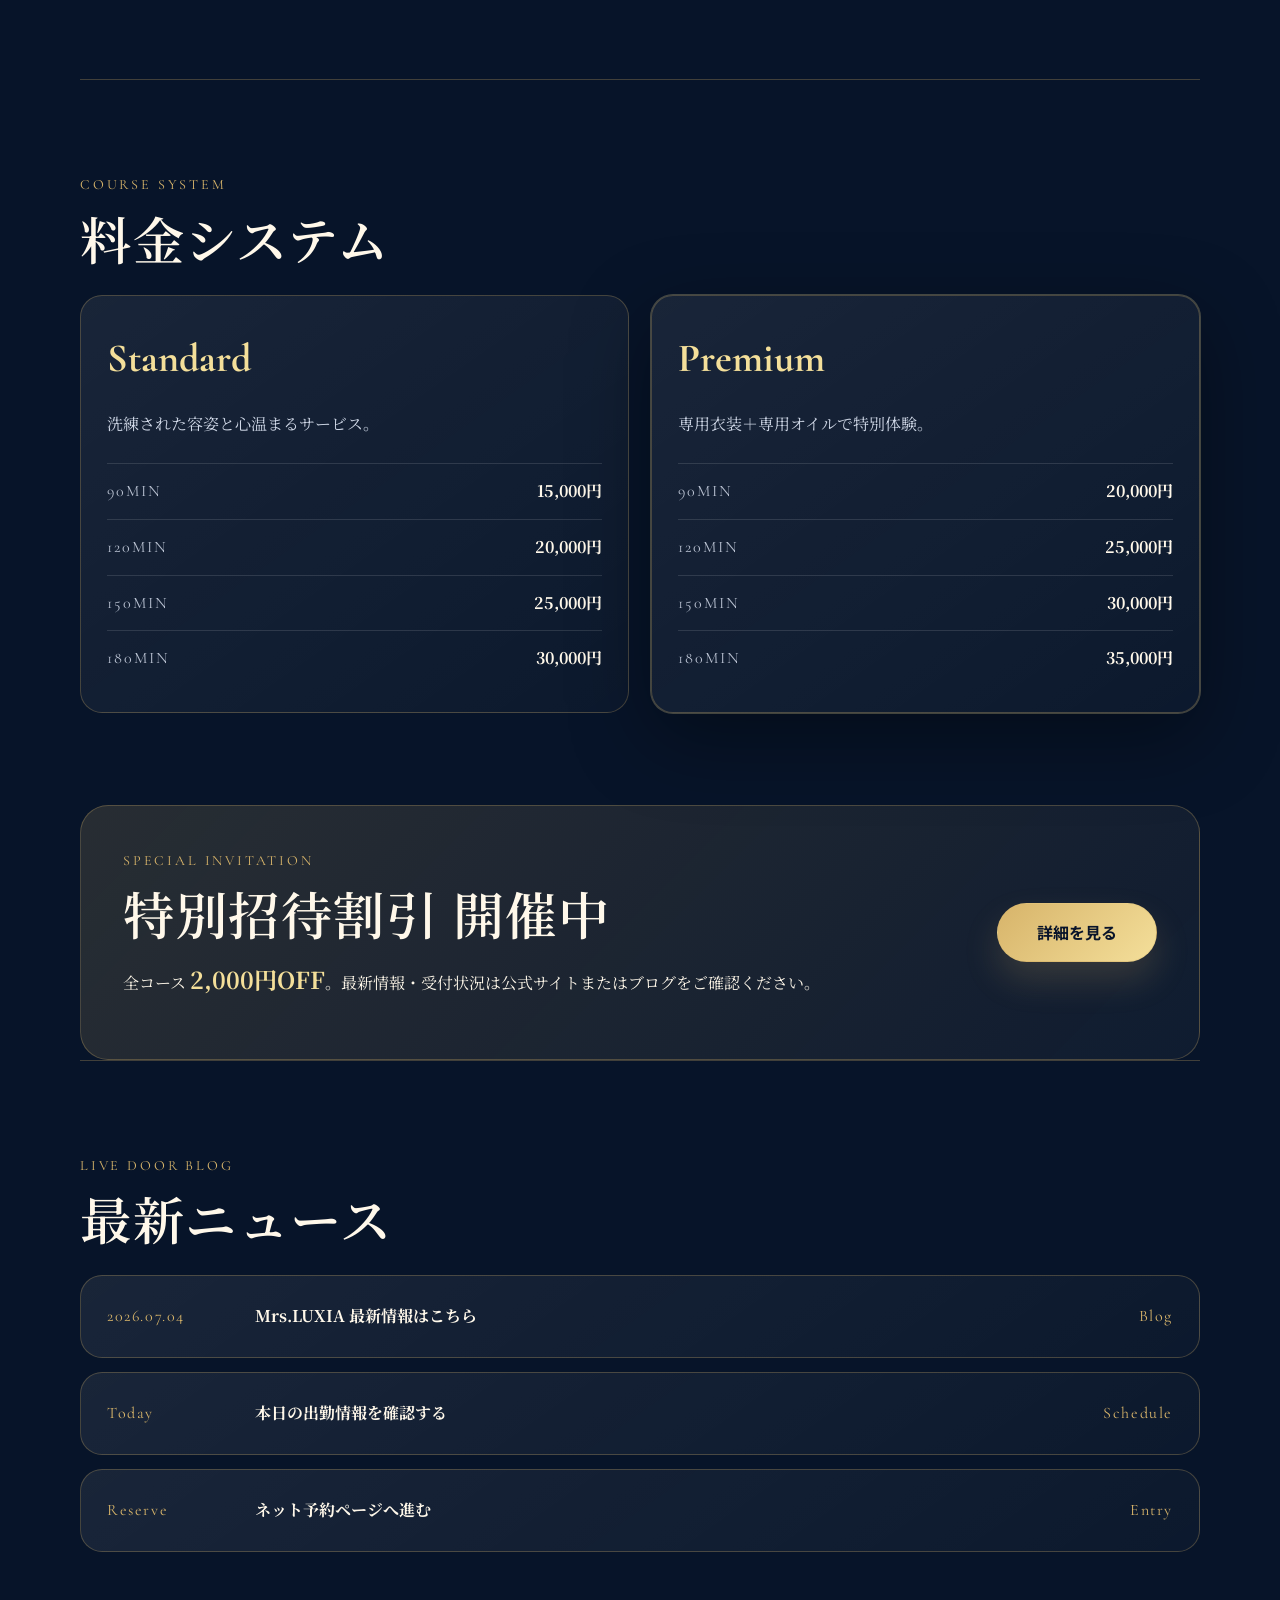
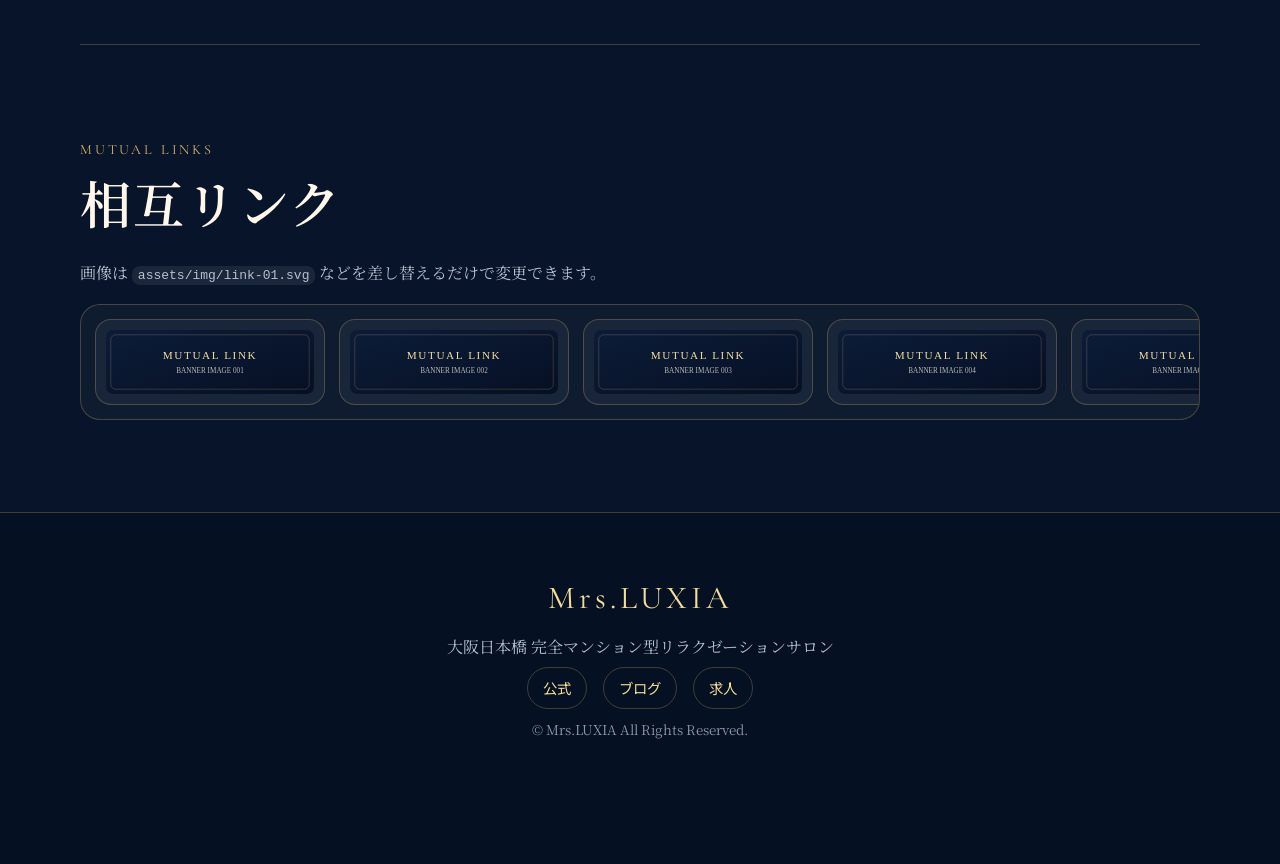
==== commit bc1c3ad4: "Add files via upload" ====
--- a/index.html
+++ b/index.html
@@ -3,7 +3,7 @@
 <head>
   <meta charset="utf-8">
   <meta name="viewport" content="width=device-width, initial-scale=1">
-  <title>Mrs.LUXIA公式サイト｜大阪日本橋 高級ホテル風メンズエステ</title>
+  <title>Mrs.LUXIA公式サイト Ver.4｜大阪日本橋 高級ホテル風リラクゼーション</title>
   <meta name="description" content="Mrs.LUXIA（ミセスラクシア）は大阪日本橋の完全マンション型リラクゼーションサロン。30代〜40代後半の上品な大人女性が在籍。ネイビー×ゴールドのホテルライクな空間で、心ほどける癒しの時間へ。">
   <meta name="keywords" content="Mrs.LUXIA,ミセスラクシア,大阪,日本橋,メンズエステ,リラクゼーション,完全マンション型,ミセス,熟女,高級メンズエステ,ライブドアブログ">
   <meta name="robots" content="index, follow, max-image-preview:large">
@@ -41,14 +41,16 @@
 
   <main>
     <section class="hero section reveal">
+      <div class="hero-ambient" aria-hidden="true"><span></span><span></span><span></span><b></b></div>
       <div class="hero-copy">
         <p class="eyebrow">OSAKA NIPPONBASHI / HOTEL LIKE SALON</p>
         <h1 class="split-text">年齢を重ねた今<br>だからこそ、<span>選ばれる。</span></h1>
         <p class="lead">大人女性の包容力と、静かに艶めく上質空間。Mrs.LUXIAは公式情報とライブドアブログへつながる、ラグジュアリーな入口ページです。</p>
         <div class="hero-actions">
-          <a class="btn primary shine" href="https://nipponbashi-mrsluxia.com/" target="_blank" rel="noopener">公式サイトへ</a>
-          <a class="btn ghost" href="https://blog.livedoor.jp/mrsluxia/" target="_blank" rel="noopener">ブログを見る</a>
+          <a class="btn primary shine" href="https://nipponbashi-mrsluxia.com/reserve/" target="_blank" rel="noopener">ご予約はこちら</a>
+          <a class="btn ghost" href="https://nipponbashi-mrsluxia.com/schedule/" target="_blank" rel="noopener">本日の出勤</a>
         </div>
+        <div class="hero-badges" aria-label="店舗特徴"><span>全室新築</span><span>30代〜40代後半</span><span>完全個室</span></div>
       </div>
       <div class="hero-visual">
         <div class="hero-card float-card" aria-label="Mrs.LUXIAイメージ"><div class="gold-ring"></div><img src="assets/img/hero.svg" alt="ネイビーとゴールドの高級ホテル風サロンイメージ" width="720" height="900" loading="eager"></div>
@@ -71,6 +73,8 @@
 
     <section class="concept section reveal" id="concept"><div><p class="eyebrow">ABOUT Mrs.LUXIA</p><h2>大人女性だけが持つ、余韻のある癒し。</h2></div><p>Mrs.LUXIAは大阪日本橋の完全マンション型リラクゼーションサロンです。上品な接客、落ち着いた距離感、ホテルライクな空間づくりを大切にし、日常から少し離れた静かな時間へご案内いたします。</p></section>
 
+    <section class="luxury-band reveal" aria-label="Mrs.LUXIAの魅力"><div><strong>13</strong><span>Rooms</span></div><div><strong>10-29</strong><span>Open Hours</span></div><div><strong>30-40s</strong><span>Elegant Ladies</span></div></section>
+
     <section class="therapist section reveal" id="therapist"><p class="eyebrow">THERAPIST</p><h2>上品さと包容力を纏う大人女性。</h2><div class="therapist-track"><article><img src="assets/img/cast-01.svg" alt="上品な大人女性イメージ" loading="lazy"><h3>Grace</h3><p>落ち着きある接客</p></article><article><img src="assets/img/cast-02.svg" alt="癒し系大人女性イメージ" loading="lazy"><h3>Healing</h3><p>心ほどける距離感</p></article><article><img src="assets/img/cast-03.svg" alt="ホテルライクな女性イメージ" loading="lazy"><h3>Luxury</h3><p>品のある特別感</p></article></div></section>
 
     <section class="feature section reveal" id="room"><article><span>01</span><h3>全室新築ルーム</h3><p>ホテルライクな余白と清潔感。初めてでも安心できる空間を整えています。</p></article><article><span>02</span><h3>Wi-Fi完備</h3><p>待ち時間や移動前後も快適に過ごせる設備を用意しています。</p></article><article><span>03</span><h3>大型マット完備</h3><p>リラクゼーションに適した広さと落ち着きで、満足度を高めます。</p></article></section>
@@ -84,7 +88,7 @@
     <section class="links section reveal" id="links"><p class="eyebrow">MUTUAL LINKS</p><h2>相互リンク</h2><p class="section-note">画像は <code>assets/img/link-01.svg</code> などを差し替えるだけで変更できます。</p><div class="marquee"><div class="marquee-inner"><a href="#"><img src="assets/img/link-01.svg" alt="相互リンク サイト1" loading="lazy"></a><a href="#"><img src="assets/img/link-02.svg" alt="相互リンク サイト2" loading="lazy"></a><a href="#"><img src="assets/img/link-03.svg" alt="相互リンク サイト3" loading="lazy"></a><a href="#"><img src="assets/img/link-04.svg" alt="相互リンク サイト4" loading="lazy"></a><a href="#"><img src="assets/img/link-01.svg" alt="相互リンク サイト1" loading="lazy"></a><a href="#"><img src="assets/img/link-02.svg" alt="相互リンク サイト2" loading="lazy"></a><a href="#"><img src="assets/img/link-03.svg" alt="相互リンク サイト3" loading="lazy"></a><a href="#"><img src="assets/img/link-04.svg" alt="相互リンク サイト4" loading="lazy"></a></div></div></section>
   </main>
 
-  <footer class="site-footer"><a href="#top" class="footer-logo">Mrs.LUXIA</a><p>大阪日本橋 完全マンション型リラクゼーションサロン</p><small>© Mrs.LUXIA All Rights Reserved.</small></footer>
+  <footer class="site-footer"><a href="#top" class="footer-logo">Mrs.LUXIA</a><p>大阪日本橋 完全マンション型リラクゼーションサロン</p><p class="footer-links"><a href="https://nipponbashi-mrsluxia.com/" target="_blank" rel="noopener">公式</a><a href="https://blog.livedoor.jp/mrsluxia/" target="_blank" rel="noopener">ブログ</a><a href="https://nipponbashi-mrsluxia.com/recruit/" target="_blank" rel="noopener">求人</a></p><small>© Mrs.LUXIA All Rights Reserved.</small></footer>
   <div class="fixed-cta"><a href="https://nipponbashi-mrsluxia.com/reserve/" target="_blank" rel="noopener">予約</a><a href="https://nipponbashi-mrsluxia.com/schedule/" target="_blank" rel="noopener">出勤</a><a href="https://blog.livedoor.jp/mrsluxia/" target="_blank" rel="noopener">ブログ</a></div>
   <button class="to-top" type="button" aria-label="トップへ戻る">↑</button>
   <script src="assets/js/main.js"></script>
--- a/assets/css/style.css
+++ b/assets/css/style.css
@@ -1,15 +1,4 @@
 :root{--navy:#071429;--navy2:#0d1e3b;--gold:#d7b46a;--gold2:#f4df9a;--ivory:#fff8ea;--muted:#b8c0d0;--line:rgba(215,180,106,.28);--glass:rgba(8,20,41,.72);--shadow:0 25px 80px rgba(0,0,0,.38);--radius:28px}*{box-sizing:border-box}html{scroll-behavior:smooth}body{margin:0;background:var(--navy);color:var(--ivory);font-family:'Noto Serif JP',serif;line-height:1.8;overflow-x:hidden}a{color:inherit;text-decoration:none}img{max-width:100%;height:auto;display:block}.loader{position:fixed;inset:0;z-index:999;background:#050b18;display:grid;place-items:center;transition:opacity .7s ease,visibility .7s ease}.loader.is-hide{opacity:0;visibility:hidden}.loader div{text-align:center;animation:loaderGlow 1.7s ease infinite alternate}.loader span{width:70px;height:70px;border:1px solid var(--gold);border-radius:50%;display:grid;place-items:center;margin:0 auto 14px;color:var(--gold2);font-family:'Cormorant Garamond',serif}.loader strong{font-family:'Cormorant Garamond',serif;letter-spacing:.18em;color:var(--gold2)}.scroll-progress{position:fixed;top:0;left:0;height:3px;width:0;background:linear-gradient(90deg,var(--gold),var(--gold2));z-index:1000}.page-bg{position:fixed;inset:0;z-index:-1;background:radial-gradient(circle at 15% 10%,rgba(215,180,106,.18),transparent 28%),radial-gradient(circle at 85% 5%,rgba(255,255,255,.07),transparent 22%),linear-gradient(135deg,#050b18,#071429 48%,#0b1b36);}.page-bg:after{content:"";position:absolute;inset:0;background-image:linear-gradient(rgba(255,255,255,.025) 1px,transparent 1px),linear-gradient(90deg,rgba(255,255,255,.025) 1px,transparent 1px);background-size:64px 64px;mask-image:linear-gradient(to bottom,black,transparent 78%)}.page-bg i{position:absolute;width:28vw;height:28vw;border-radius:50%;background:radial-gradient(circle,rgba(215,180,106,.16),transparent 60%);filter:blur(20px);animation:orb 12s ease-in-out infinite}.page-bg i:nth-child(1){left:8%;top:18%}.page-bg i:nth-child(2){right:8%;top:28%;animation-delay:-4s}.page-bg i:nth-child(3){left:45%;bottom:5%;animation-delay:-8s}.site-header{position:sticky;top:0;z-index:50;display:flex;align-items:center;justify-content:space-between;padding:16px clamp(18px,4vw,58px);backdrop-filter:blur(18px);background:rgba(5,11,24,.72);border-bottom:1px solid var(--line)}.brand{display:flex;gap:12px;align-items:center}.brand-mark{width:44px;height:44px;border:1px solid var(--gold);display:grid;place-items:center;border-radius:50%;font-family:'Cormorant Garamond',serif;color:var(--gold2);letter-spacing:.06em}.brand strong{display:block;font-family:'Cormorant Garamond',serif;font-size:1.42rem;letter-spacing:.08em}.brand small{display:block;color:var(--muted);font-size:.7rem;letter-spacing:.12em}.global-nav{display:flex;gap:24px;font-family:'Cormorant Garamond',serif;letter-spacing:.08em}.global-nav a{color:#efe4ca;position:relative}.global-nav a:after{content:"";position:absolute;left:0;bottom:-6px;width:0;height:1px;background:var(--gold);transition:.35s}.global-nav a:hover:after{width:100%}.nav-toggle{display:none;background:none;border:0;width:42px;height:42px;position:relative}.nav-toggle span{display:block;height:1px;background:var(--gold);margin:9px 6px;transition:.3s}.section{width:min(1120px,calc(100% - 36px));margin:0 auto;padding:92px 0}.hero{min-height:calc(100vh - 78px);display:grid;grid-template-columns:1.02fr .78fr;gap:54px;align-items:center;position:relative}.eyebrow{font-family:'Cormorant Garamond',serif;color:var(--gold);letter-spacing:.2em;font-size:.88rem;margin:0 0 12px}.hero h1,.section h2{font-size:clamp(2.15rem,7vw,5.1rem);line-height:1.12;margin:0;font-weight:600;letter-spacing:.03em}.split-text{animation:titleIn 1s ease both .3s}.hero h1 span{color:var(--gold2);text-shadow:0 0 40px rgba(215,180,106,.25)}.lead{font-size:clamp(1rem,2.2vw,1.2rem);color:#dce1ea;max-width:680px;margin:26px 0 32px}.hero-actions,.campaign{display:flex;gap:14px;flex-wrap:wrap;align-items:center}.btn{display:inline-flex;align-items:center;justify-content:center;min-width:160px;padding:14px 24px;border-radius:999px;border:1px solid var(--line);font-family:'Noto Sans JP',sans-serif;font-weight:700;transition:.32s;overflow:hidden;position:relative}.btn.primary{background:linear-gradient(135deg,var(--gold),var(--gold2));color:#09142a;box-shadow:0 18px 35px rgba(215,180,106,.18)}.btn.ghost{color:var(--ivory);background:rgba(255,255,255,.045)}.btn:hover{transform:translateY(-3px)}.shine:before{content:"";position:absolute;inset:-40% auto -40% -70%;width:40%;background:linear-gradient(90deg,transparent,rgba(255,255,255,.55),transparent);transform:rotate(20deg);animation:shine 3.2s ease-in-out infinite}.hero-visual{position:relative}.hero-card{position:relative;border:1px solid var(--line);border-radius:var(--radius);padding:20px;background:linear-gradient(180deg,rgba(255,255,255,.08),rgba(255,255,255,.025));box-shadow:var(--shadow);overflow:hidden}.hero-card img{border-radius:22px}.float-card{animation:float 5s ease-in-out infinite}.gold-ring{position:absolute;inset:10%;border:1px solid rgba(215,180,106,.23);border-radius:50%;filter:blur(.2px);animation:pulse 5s ease-in-out infinite}.status-card{position:absolute;right:-20px;bottom:28px;border:1px solid var(--line);border-radius:18px;background:rgba(5,11,24,.72);backdrop-filter:blur(14px);padding:14px 18px;box-shadow:var(--shadow)}.status-card span{color:var(--gold);font-family:'Cormorant Garamond',serif;letter-spacing:.2em}.status-card strong{display:block}.status-card small{color:var(--muted)}.scroll-cue{position:absolute;bottom:22px;left:50%;transform:translateX(-50%);font-family:'Cormorant Garamond',serif;color:var(--gold);letter-spacing:.18em;font-size:.82rem}.scroll-cue:after{content:"";display:block;width:1px;height:38px;background:var(--gold);margin:8px auto 0;animation:scrollLine 1.8s ease infinite}.quick-menu,.price,.links,.news,.therapist{border-top:1px solid var(--line)}.quick-menu h2,.price h2,.links h2,.news h2,.therapist h2{font-size:clamp(1.8rem,4vw,3.4rem);margin-bottom:28px}.menu-grid{display:grid;grid-template-columns:repeat(3,1fr);gap:16px}.menu-grid a,.feature article,.price-card,.news-list a,.therapist article{border:1px solid var(--line);background:linear-gradient(145deg,rgba(255,255,255,.075),rgba(255,255,255,.025));border-radius:22px;padding:26px;transition:.35s;position:relative;overflow:hidden}.menu-grid a:before,.price-card:before,.news-list a:before{content:"";position:absolute;inset:0;background:linear-gradient(120deg,transparent,rgba(215,180,106,.12),transparent);transform:translateX(-100%);transition:.65s}.menu-grid a:hover:before,.price-card:hover:before,.news-list a:hover:before{transform:translateX(100%)}.menu-grid a:hover,.feature article:hover,.price-card:hover,.news-list a:hover,.therapist article:hover{transform:translateY(-6px);border-color:rgba(244,223,154,.62)}.menu-grid span{display:block;color:var(--gold);font-family:'Cormorant Garamond',serif;font-size:1.25rem}.menu-grid strong{font-size:1.05rem}.concept{display:grid;grid-template-columns:.85fr 1.15fr;gap:42px;align-items:start}.concept h2{font-size:clamp(1.8rem,4vw,3.6rem)}.concept p:last-child{color:#d7deea;font-size:1.06rem}.therapist-track{display:flex;gap:18px;overflow-x:auto;scroll-snap-type:x mandatory;padding-bottom:12px}.therapist article{min-width:310px;scroll-snap-align:start}.therapist img{width:100%;border-radius:18px}.therapist h3{font-family:'Cormorant Garamond',serif;color:var(--gold2);font-size:2rem;margin:14px 0 0}.therapist p{margin:0;color:var(--muted)}.feature{display:grid;grid-template-columns:repeat(3,1fr);gap:18px;padding-top:20px}.feature span{color:var(--gold);font-family:'Cormorant Garamond',serif;font-size:2.2rem}.feature h3{margin:8px 0 10px;color:var(--gold2)}.feature p{color:#d2d9e7;margin:0}.price-wrap{display:grid;grid-template-columns:repeat(2,1fr);gap:22px}.price-card h3{font-family:'Cormorant Garamond',serif;font-size:2.5rem;color:var(--gold2);margin:0}.price-card p{color:#d1d9e8}.price-card dl{margin:24px 0 0}.price-card div{display:flex;justify-content:space-between;border-top:1px solid rgba(255,255,255,.12);padding:13px 0}.price-card dt{color:var(--muted);font-family:'Cormorant Garamond',serif;letter-spacing:.12em}.price-card dd{margin:0;font-weight:700}.premium{box-shadow:0 0 0 1px rgba(244,223,154,.26),var(--shadow)}.campaign{justify-content:space-between;border:1px solid var(--line);border-radius:var(--radius);padding:42px;background:linear-gradient(135deg,rgba(215,180,106,.16),rgba(255,255,255,.035));}.campaign h2{font-size:clamp(1.8rem,4vw,3.4rem);margin:0}.campaign strong{font-size:1.45em;color:var(--gold2)}.news-list{display:grid;gap:14px}.news-list a{display:grid;grid-template-columns:130px 1fr auto;gap:18px;align-items:center}.news-list time,.news-list span{font-family:'Cormorant Garamond',serif;color:var(--gold);letter-spacing:.1em}.section-note{color:var(--muted)}code{background:rgba(255,255,255,.08);padding:.15em .45em;border-radius:8px}.marquee{overflow:hidden;border:1px solid var(--line);border-radius:20px;background:rgba(255,255,255,.035);padding:14px}.marquee-inner{display:flex;gap:14px;width:max-content;animation:marquee 26s linear infinite}.marquee:hover .marquee-inner{animation-play-state:paused}.marquee a{width:230px;flex:0 0 auto;border:1px solid var(--line);border-radius:16px;padding:10px;background:rgba(255,255,255,.045)}.site-footer{text-align:center;padding:56px 20px 120px;border-top:1px solid var(--line);background:rgba(0,0,0,.16)}.footer-logo{font-family:'Cormorant Garamond',serif;color:var(--gold2);font-size:2rem;letter-spacing:.12em}.site-footer p{color:var(--muted);margin:6px 0}.site-footer small{color:#8c96a8}.fixed-cta{position:fixed;left:50%;bottom:18px;transform:translateX(-50%);z-index:60;display:grid;grid-template-columns:repeat(3,1fr);width:min(520px,calc(100% - 28px));border:1px solid var(--line);border-radius:999px;overflow:hidden;background:rgba(5,11,24,.86);backdrop-filter:blur(18px);box-shadow:var(--shadow)}.fixed-cta a{text-align:center;padding:13px 8px;font-family:'Noto Sans JP',sans-serif;font-weight:700}.fixed-cta a+ a{border-left:1px solid var(--line)}.to-top{position:fixed;right:18px;bottom:88px;z-index:60;width:44px;height:44px;border-radius:50%;border:1px solid var(--line);background:rgba(5,11,24,.82);color:var(--gold2);opacity:0;pointer-events:none;transition:.3s}.to-top.is-show{opacity:1;pointer-events:auto}.reveal{opacity:0;transform:translateY(24px);transition:opacity .8s ease,transform .8s ease}.reveal.is-visible{opacity:1;transform:none}@keyframes loaderGlow{to{filter:drop-shadow(0 0 28px rgba(215,180,106,.55))}}@keyframes orb{50%{transform:translate3d(20px,-30px,0) scale(1.14)}}@keyframes titleIn{from{opacity:0;filter:blur(8px);transform:translateY(18px)}to{opacity:1;filter:blur(0);transform:none}}@keyframes shine{0%,55%{left:-70%}100%{left:130%}}@keyframes float{0%,100%{transform:translateY(0) scale(1)}50%{transform:translateY(-10px) scale(1.03)}}@keyframes pulse{50%{transform:scale(1.07);opacity:.72}}@keyframes scrollLine{0%{transform:scaleY(0);transform-origin:top}45%{transform:scaleY(1);transform-origin:top}46%{transform-origin:bottom}100%{transform:scaleY(0);transform-origin:bottom}}@keyframes marquee{to{transform:translateX(-50%)}}@media(max-width:860px){.nav-toggle{display:block}.global-nav{position:fixed;top:77px;left:18px;right:18px;display:grid;gap:0;padding:12px;border:1px solid var(--line);border-radius:20px;background:rgba(5,11,24,.96);transform:translateY(-16px);opacity:0;pointer-events:none;transition:.28s}.global-nav.is-open{opacity:1;transform:none;pointer-events:auto}.global-nav a{padding:12px}.hero{grid-template-columns:1fr;gap:24px;padding-top:50px}.hero-card{max-width:430px;margin:auto}.status-card{right:10px}.menu-grid{grid-template-columns:repeat(2,1fr)}.concept,.feature,.price-wrap{grid-template-columns:1fr}.news-list a{grid-template-columns:1fr;gap:3px}.section{padding:68px 0}.campaign{padding:28px}.scroll-cue{display:none}}@media(max-width:520px){.brand small{display:none}.brand-mark{width:38px;height:38px}.site-header{padding:13px 16px}.hero h1{font-size:2.42rem}.menu-grid{grid-template-columns:1fr}.menu-grid a,.feature article,.price-card{padding:22px}.btn{width:100%}.hero-actions{width:100%}.campaign .btn{width:100%}.therapist article{min-width:84vw}.marquee a{width:190px}.fixed-cta{bottom:12px}.to-top{bottom:78px}}
-.luxia-fixed-reserve{
-  position: fixed;
-  right: 14px;
-  bottom: 92px;
-  z-index: 9999;
-  background: linear-gradient(135deg,#d7b46a,#f4df9a);
-  color: #071429;
-  padding: 12px 18px;
-  border-radius: 999px;
-  font-weight: 800;
-  font-family: "Noto Sans JP", sans-serif;
-  box-shadow: 0 12px 35px rgba(0,0,0,.35);
-  font-size: 14px;
-}
+
+/* ===== Ver.4 polish ===== */
+.hero{isolation:isolate}.hero-ambient{position:absolute;inset:0;z-index:-1;pointer-events:none;overflow:hidden}.hero-ambient span{position:absolute;width:7px;height:7px;border-radius:50%;background:var(--gold2);box-shadow:0 0 24px rgba(244,223,154,.9);opacity:.55;animation:luxParticle 8s ease-in-out infinite}.hero-ambient span:nth-child(1){left:8%;top:24%;animation-delay:.2s}.hero-ambient span:nth-child(2){right:20%;top:18%;animation-delay:1.4s}.hero-ambient span:nth-child(3){left:48%;bottom:18%;animation-delay:2.2s}.hero-ambient b{position:absolute;inset:8% -20%;background:linear-gradient(115deg,transparent 35%,rgba(244,223,154,.12),transparent 62%);filter:blur(2px);animation:luxSweep 7s ease-in-out infinite}.hero-badges{display:flex;gap:10px;flex-wrap:wrap;margin-top:22px}.hero-badges span{border:1px solid var(--line);background:rgba(255,255,255,.055);border-radius:999px;padding:8px 13px;color:#e7dfce;font-family:'Noto Sans JP',sans-serif;font-size:.86rem}.luxury-band{width:min(1120px,calc(100% - 36px));margin:0 auto 40px;display:grid;grid-template-columns:repeat(3,1fr);gap:14px;border:1px solid var(--line);border-radius:var(--radius);background:linear-gradient(135deg,rgba(255,255,255,.07),rgba(215,180,106,.07));padding:18px}.luxury-band div{text-align:center;border-right:1px solid var(--line);padding:18px 8px}.luxury-band div:last-child{border-right:0}.luxury-band strong{display:block;font-family:'Cormorant Garamond',serif;font-size:clamp(2rem,6vw,4rem);line-height:1;color:var(--gold2);font-weight:600}.luxury-band span{font-family:'Noto Sans JP',sans-serif;color:var(--muted);letter-spacing:.08em}.footer-links{display:flex;justify-content:center;gap:16px;flex-wrap:wrap}.footer-links a{border:1px solid var(--line);border-radius:999px;padding:7px 15px;color:var(--gold2);font-family:'Noto Sans JP',sans-serif;font-size:.9rem}.fixed-cta{bottom:calc(12px + env(safe-area-inset-bottom));}.site-footer{padding-bottom:calc(120px + env(safe-area-inset-bottom))}@keyframes luxParticle{0%,100%{transform:translate3d(0,0,0) scale(.7);opacity:.25}45%{transform:translate3d(26px,-34px,0) scale(1.35);opacity:.85}}@keyframes luxSweep{0%,45%{transform:translateX(-45%) rotate(-3deg);opacity:0}70%{opacity:1}100%{transform:translateX(45%) rotate(-3deg);opacity:0}}@media(max-width:700px){.luxury-band{grid-template-columns:1fr;padding:8px}.luxury-band div{border-right:0;border-bottom:1px solid var(--line)}.luxury-band div:last-child{border-bottom:0}.hero-badges span{font-size:.78rem;padding:7px 11px}.hero-visual{margin-top:8px}}
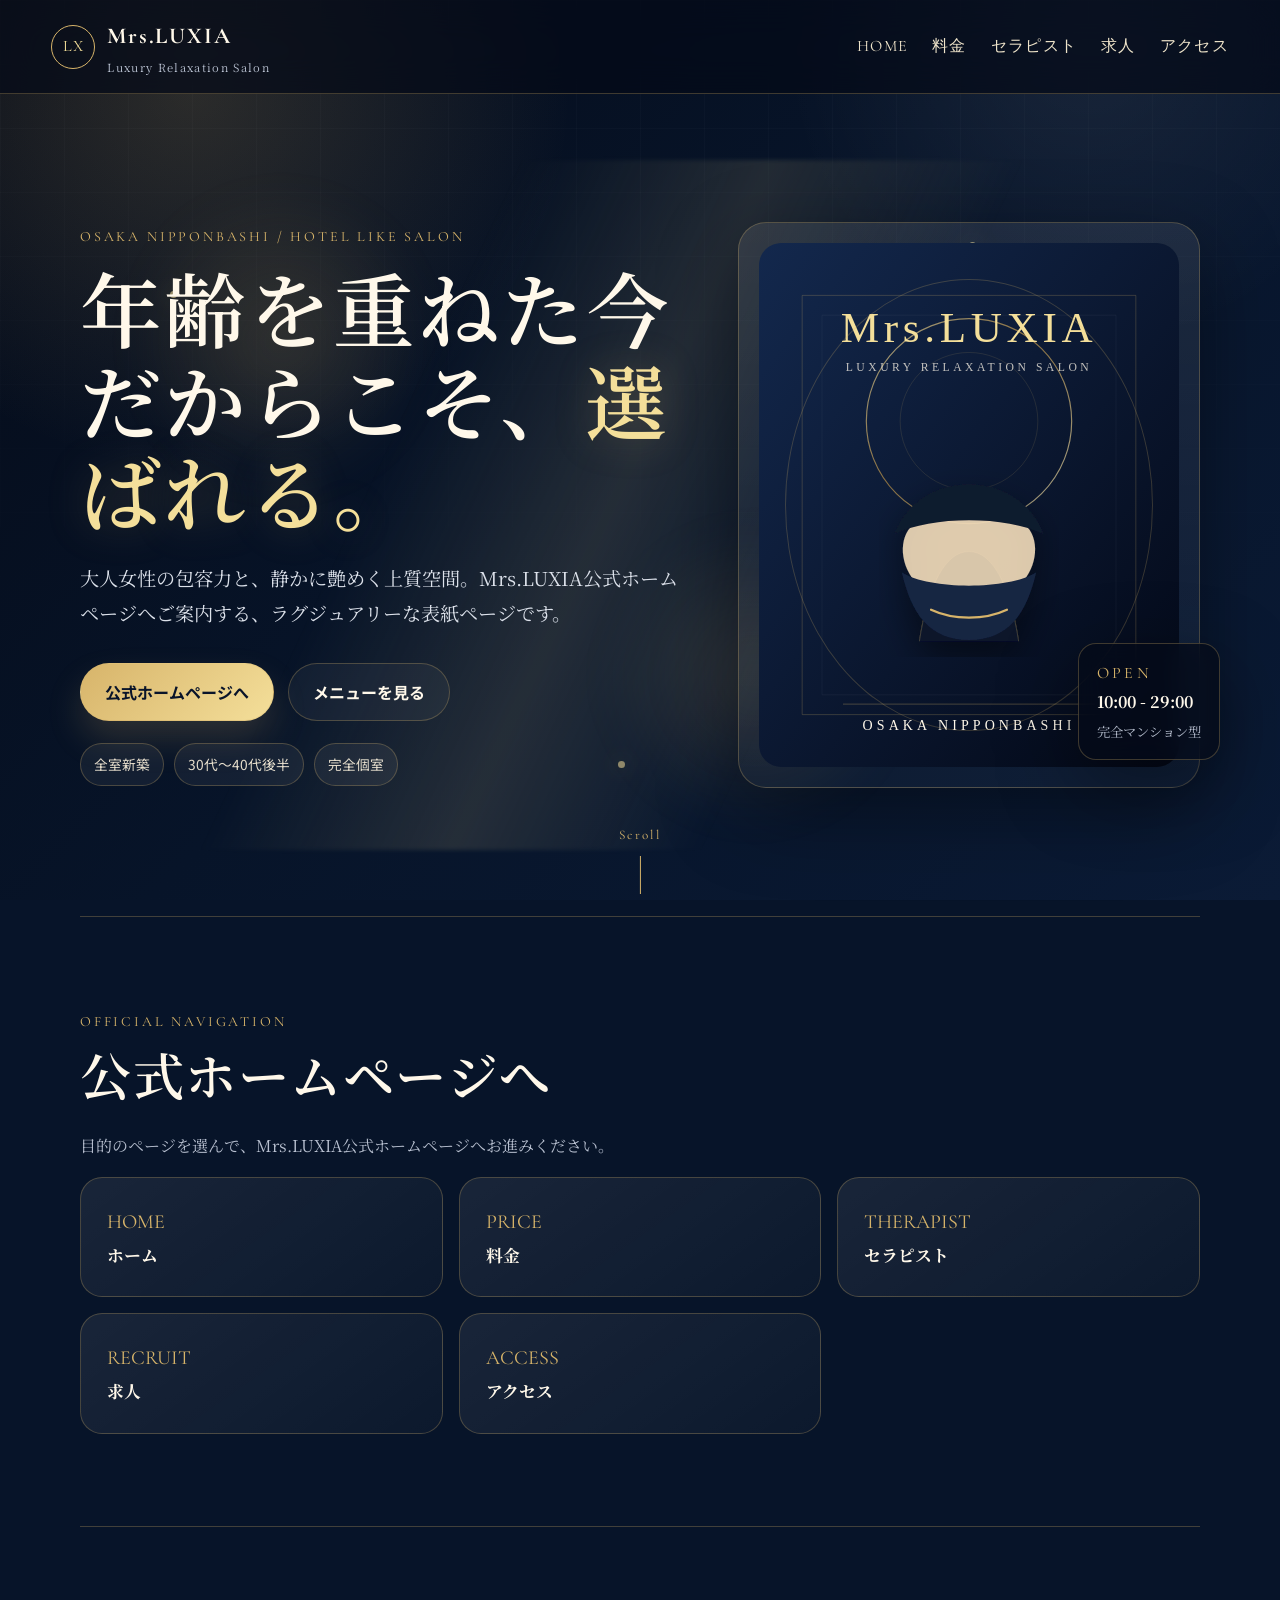
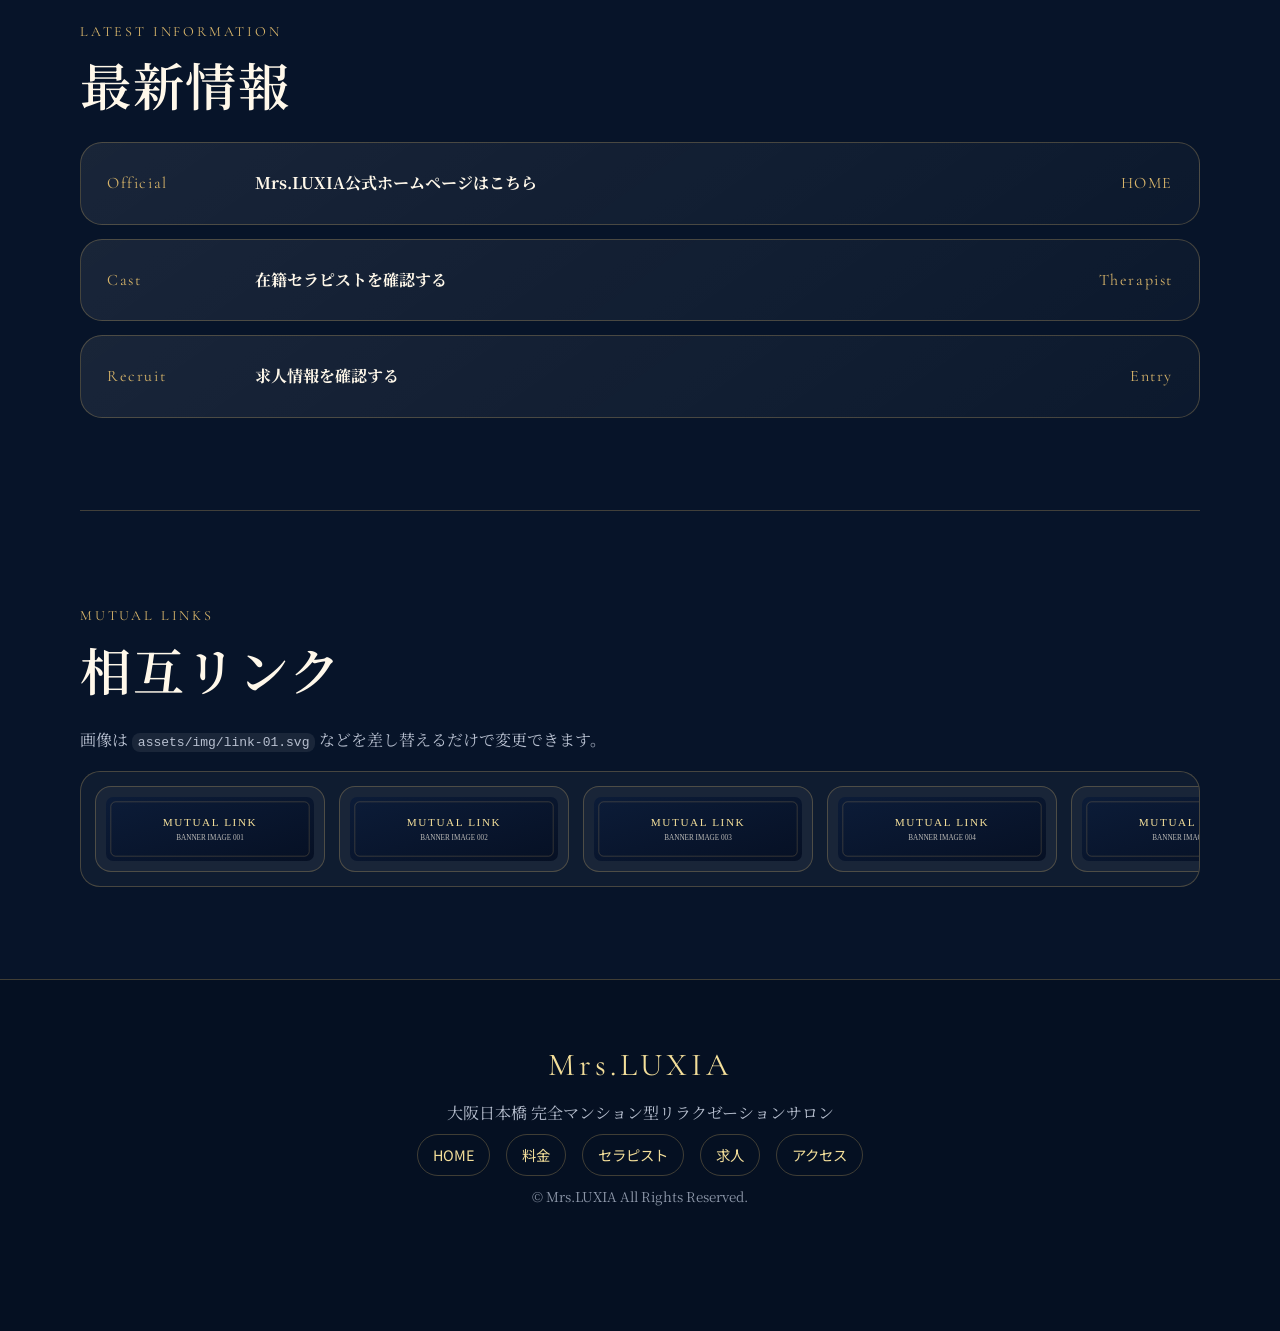
==== commit b0be48d9: "Add files via upload" ====
--- a/index.html
+++ b/index.html
@@ -3,15 +3,15 @@
 <head>
   <meta charset="utf-8">
   <meta name="viewport" content="width=device-width, initial-scale=1">
-  <title>Mrs.LUXIA公式サイト Ver.4｜大阪日本橋 高級ホテル風リラクゼーション</title>
-  <meta name="description" content="Mrs.LUXIA（ミセスラクシア）は大阪日本橋の完全マンション型リラクゼーションサロン。30代〜40代後半の上品な大人女性が在籍。ネイビー×ゴールドのホテルライクな空間で、心ほどける癒しの時間へ。">
-  <meta name="keywords" content="Mrs.LUXIA,ミセスラクシア,大阪,日本橋,メンズエステ,リラクゼーション,完全マンション型,ミセス,熟女,高級メンズエステ,ライブドアブログ">
+  <title>Mrs.LUXIA｜大阪日本橋 高級リラクゼーションサロン</title>
+  <meta name="description" content="Mrs.LUXIA（ミセスラクシア）は大阪日本橋の完全マンション型リラクゼーションサロン。公式ホームページへの表紙ページです。HOME・料金・セラピスト・求人・アクセスへご案内します。">
+  <meta name="keywords" content="Mrs.LUXIA,ミセスラクシア,大阪,日本橋,メンズエステ,リラクゼーション,完全マンション型,ミセス,熟女,高級メンズエステ">
   <meta name="robots" content="index, follow, max-image-preview:large">
   <meta name="format-detection" content="telephone=no">
   <link rel="canonical" href="https://noriof12.github.io/Mrs-LUXIA-Livedoor/">
   <meta property="og:type" content="website">
   <meta property="og:title" content="Mrs.LUXIA｜大阪日本橋 高級リラクゼーションサロン">
-  <meta property="og:description" content="年齢を重ねた今だからこそ選ばれる。大人女性の包容力とホテルライクな上質空間。">
+  <meta property="og:description" content="年齢を重ねた今だからこそ選ばれる。Mrs.LUXIA公式ホームページへの表紙ページ。">
   <meta property="og:url" content="https://noriof12.github.io/Mrs-LUXIA-Livedoor/">
   <meta property="og:image" content="https://noriof12.github.io/Mrs-LUXIA-Livedoor/assets/img/ogp.svg">
   <meta name="twitter:card" content="summary_large_image">
@@ -23,7 +23,7 @@
   <link href="https://fonts.googleapis.com/css2?family=Cormorant+Garamond:wght@500;600;700&family=Noto+Serif+JP:wght@400;500;600;700&family=Noto+Sans+JP:wght@400;500;700&display=swap" rel="stylesheet">
   <link rel="stylesheet" href="assets/css/style.css">
   <script type="application/ld+json">
-  {"@context":"https://schema.org","@type":"LocalBusiness","name":"Mrs.LUXIA","alternateName":"ミセスラクシア","description":"大阪日本橋の完全マンション型リラクゼーションサロン。30代〜40代後半の上品な大人女性が在籍。","url":"https://noriof12.github.io/Mrs-LUXIA-Livedoor/","areaServed":"大阪日本橋","priceRange":"¥¥¥","image":"https://noriof12.github.io/Mrs-LUXIA-Livedoor/assets/img/ogp.svg","openingHours":"Mo-Su 10:00-29:00"}
+  {"@context":"https://schema.org","@type":"LocalBusiness","name":"Mrs.LUXIA","alternateName":"ミセスラクシア","description":"大阪日本橋の完全マンション型リラクゼーションサロン。30代〜40代後半の上品な大人女性が在籍。","url":"https://nipponbashi-mrsluxia.com/","areaServed":"大阪日本橋","priceRange":"¥¥¥","image":"https://noriof12.github.io/Mrs-LUXIA-Livedoor/assets/img/ogp.svg","openingHours":"Mo-Su 10:00-29:00"}
   </script>
 </head>
 <body>
@@ -35,7 +35,11 @@
     <a class="brand" href="#top" aria-label="Mrs.LUXIA トップへ"><span class="brand-mark">LX</span><span><strong>Mrs.LUXIA</strong><small>Luxury Relaxation Salon</small></span></a>
     <button class="nav-toggle" type="button" aria-label="メニューを開く" aria-expanded="false"><span></span><span></span></button>
     <nav class="global-nav" aria-label="メインナビゲーション">
-      <a href="#concept">Concept</a><a href="#therapist">Therapist</a><a href="#price">Price</a><a href="#news">News</a><a href="#links">Links</a>
+      <a href="https://nipponbashi-mrsluxia.com/" target="_blank" rel="noopener">HOME</a>
+      <a href="https://nipponbashi-mrsluxia.com/system/" target="_blank" rel="noopener">料金</a>
+      <a href="https://nipponbashi-mrsluxia.com/cast/" target="_blank" rel="noopener">セラピスト</a>
+      <a href="https://nipponbashi-mrsluxia.com/recruit/" target="_blank" rel="noopener">求人</a>
+      <a href="https://nipponbashi-mrsluxia.com/access/" target="_blank" rel="noopener">アクセス</a>
     </nav>
   </header>
 
@@ -45,10 +49,10 @@
       <div class="hero-copy">
         <p class="eyebrow">OSAKA NIPPONBASHI / HOTEL LIKE SALON</p>
         <h1 class="split-text">年齢を重ねた今<br>だからこそ、<span>選ばれる。</span></h1>
-        <p class="lead">大人女性の包容力と、静かに艶めく上質空間。Mrs.LUXIAは公式情報とライブドアブログへつながる、ラグジュアリーな入口ページです。</p>
+        <p class="lead">大人女性の包容力と、静かに艶めく上質空間。Mrs.LUXIA公式ホームページへご案内する、ラグジュアリーな表紙ページです。</p>
         <div class="hero-actions">
-          <a class="btn primary shine" href="https://nipponbashi-mrsluxia.com/reserve/" target="_blank" rel="noopener">ご予約はこちら</a>
-          <a class="btn ghost" href="https://nipponbashi-mrsluxia.com/schedule/" target="_blank" rel="noopener">本日の出勤</a>
+          <a class="btn primary shine" href="https://nipponbashi-mrsluxia.com/" target="_blank" rel="noopener">公式ホームページへ</a>
+          <a class="btn ghost" href="#official-menu">メニューを見る</a>
         </div>
         <div class="hero-badges" aria-label="店舗特徴"><span>全室新築</span><span>30代〜40代後半</span><span>完全個室</span></div>
       </div>
@@ -56,40 +60,41 @@
         <div class="hero-card float-card" aria-label="Mrs.LUXIAイメージ"><div class="gold-ring"></div><img src="assets/img/hero.svg" alt="ネイビーとゴールドの高級ホテル風サロンイメージ" width="720" height="900" loading="eager"></div>
         <div class="status-card"><span>OPEN</span><strong>10:00 - 29:00</strong><small>完全マンション型</small></div>
       </div>
-      <a href="#concept" class="scroll-cue" aria-label="下へスクロール">Scroll</a>
+      <a href="#official-menu" class="scroll-cue" aria-label="下へスクロール">Scroll</a>
     </section>
 
-    <section class="quick-menu section reveal" aria-labelledby="menu-title">
-      <p class="eyebrow">OFFICIAL MENU</p><h2 id="menu-title">入口から、目的地へ。</h2>
-      <div class="menu-grid">
-        <a href="https://nipponbashi-mrsluxia.com/cast/" target="_blank" rel="noopener"><span>Cast</span><strong>在籍一覧</strong></a>
-        <a href="https://nipponbashi-mrsluxia.com/schedule/" target="_blank" rel="noopener"><span>Schedule</span><strong>出勤情報</strong></a>
-        <a href="https://nipponbashi-mrsluxia.com/newface/" target="_blank" rel="noopener"><span>New Face</span><strong>新人情報</strong></a>
-        <a href="https://nipponbashi-mrsluxia.com/system/" target="_blank" rel="noopener"><span>Price</span><strong>料金案内</strong></a>
-        <a href="https://nipponbashi-mrsluxia.com/waiting/" target="_blank" rel="noopener"><span>Waiting</span><strong>待ち時間</strong></a>
-        <a href="https://nipponbashi-mrsluxia.com/reserve/" target="_blank" rel="noopener"><span>Reserve</span><strong>ネット予約</strong></a>
+    <section class="quick-menu section reveal" id="official-menu" aria-labelledby="menu-title">
+      <p class="eyebrow">OFFICIAL NAVIGATION</p>
+      <h2 id="menu-title">公式ホームページへ</h2>
+      <p class="section-note">目的のページを選んで、Mrs.LUXIA公式ホームページへお進みください。</p>
+      <div class="menu-grid luxia-cover-menu">
+        <a href="https://nipponbashi-mrsluxia.com/" target="_blank" rel="noopener"><span>HOME</span><strong>ホーム</strong></a>
+        <a href="https://nipponbashi-mrsluxia.com/system/" target="_blank" rel="noopener"><span>PRICE</span><strong>料金</strong></a>
+        <a href="https://nipponbashi-mrsluxia.com/cast/" target="_blank" rel="noopener"><span>THERAPIST</span><strong>セラピスト</strong></a>
+        <a href="https://nipponbashi-mrsluxia.com/recruit/" target="_blank" rel="noopener"><span>RECRUIT</span><strong>求人</strong></a>
+        <a href="https://nipponbashi-mrsluxia.com/access/" target="_blank" rel="noopener"><span>ACCESS</span><strong>アクセス</strong></a>
       </div>
     </section>
 
-    <section class="concept section reveal" id="concept"><div><p class="eyebrow">ABOUT Mrs.LUXIA</p><h2>大人女性だけが持つ、余韻のある癒し。</h2></div><p>Mrs.LUXIAは大阪日本橋の完全マンション型リラクゼーションサロンです。上品な接客、落ち着いた距離感、ホテルライクな空間づくりを大切にし、日常から少し離れた静かな時間へご案内いたします。</p></section>
+    <section class="news section reveal" id="news">
+      <p class="eyebrow">LATEST INFORMATION</p>
+      <h2>最新情報</h2>
+      <div class="news-list">
+        <a href="https://nipponbashi-mrsluxia.com/" target="_blank" rel="noopener"><time>Official</time><strong>Mrs.LUXIA公式ホームページはこちら</strong><span>HOME</span></a>
+        <a href="https://nipponbashi-mrsluxia.com/cast/" target="_blank" rel="noopener"><time>Cast</time><strong>在籍セラピストを確認する</strong><span>Therapist</span></a>
+        <a href="https://nipponbashi-mrsluxia.com/recruit/" target="_blank" rel="noopener"><time>Recruit</time><strong>求人情報を確認する</strong><span>Entry</span></a>
+      </div>
+    </section>
 
-    <section class="luxury-band reveal" aria-label="Mrs.LUXIAの魅力"><div><strong>13</strong><span>Rooms</span></div><div><strong>10-29</strong><span>Open Hours</span></div><div><strong>30-40s</strong><span>Elegant Ladies</span></div></section>
-
-    <section class="therapist section reveal" id="therapist"><p class="eyebrow">THERAPIST</p><h2>上品さと包容力を纏う大人女性。</h2><div class="therapist-track"><article><img src="assets/img/cast-01.svg" alt="上品な大人女性イメージ" loading="lazy"><h3>Grace</h3><p>落ち着きある接客</p></article><article><img src="assets/img/cast-02.svg" alt="癒し系大人女性イメージ" loading="lazy"><h3>Healing</h3><p>心ほどける距離感</p></article><article><img src="assets/img/cast-03.svg" alt="ホテルライクな女性イメージ" loading="lazy"><h3>Luxury</h3><p>品のある特別感</p></article></div></section>
-
-    <section class="feature section reveal" id="room"><article><span>01</span><h3>全室新築ルーム</h3><p>ホテルライクな余白と清潔感。初めてでも安心できる空間を整えています。</p></article><article><span>02</span><h3>Wi-Fi完備</h3><p>待ち時間や移動前後も快適に過ごせる設備を用意しています。</p></article><article><span>03</span><h3>大型マット完備</h3><p>リラクゼーションに適した広さと落ち着きで、満足度を高めます。</p></article></section>
-
-    <section class="price section reveal" id="price"><p class="eyebrow">COURSE SYSTEM</p><h2>料金システム</h2><div class="price-wrap"><div class="price-card"><h3>Standard</h3><p>洗練された容姿と心温まるサービス。</p><dl><div><dt>90MIN</dt><dd>15,000円</dd></div><div><dt>120MIN</dt><dd>20,000円</dd></div><div><dt>150MIN</dt><dd>25,000円</dd></div><div><dt>180MIN</dt><dd>30,000円</dd></div></dl></div><div class="price-card premium"><h3>Premium</h3><p>専用衣装＋専用オイルで特別体験。</p><dl><div><dt>90MIN</dt><dd>20,000円</dd></div><div><dt>120MIN</dt><dd>25,000円</dd></div><div><dt>150MIN</dt><dd>30,000円</dd></div><div><dt>180MIN</dt><dd>35,000円</dd></div></dl></div></div></section>
-
-    <section class="campaign section reveal"><div><p class="eyebrow">SPECIAL INVITATION</p><h2>特別招待割引 開催中</h2><p>全コース <strong>2,000円OFF</strong>。最新情報・受付状況は公式サイトまたはブログをご確認ください。</p></div><a class="btn primary shine" href="https://nipponbashi-mrsluxia.com/" target="_blank" rel="noopener">詳細を見る</a></section>
-
-    <section class="news section reveal" id="news"><p class="eyebrow">LIVE DOOR BLOG</p><h2>最新ニュース</h2><div class="news-list"><a href="https://blog.livedoor.jp/mrsluxia/" target="_blank" rel="noopener"><time>2026.07.04</time><strong>Mrs.LUXIA 最新情報はこちら</strong><span>Blog</span></a><a href="https://nipponbashi-mrsluxia.com/schedule/" target="_blank" rel="noopener"><time>Today</time><strong>本日の出勤情報を確認する</strong><span>Schedule</span></a><a href="https://nipponbashi-mrsluxia.com/reserve/" target="_blank" rel="noopener"><time>Reserve</time><strong>ネット予約ページへ進む</strong><span>Entry</span></a></div></section>
-
-    <section class="links section reveal" id="links"><p class="eyebrow">MUTUAL LINKS</p><h2>相互リンク</h2><p class="section-note">画像は <code>assets/img/link-01.svg</code> などを差し替えるだけで変更できます。</p><div class="marquee"><div class="marquee-inner"><a href="#"><img src="assets/img/link-01.svg" alt="相互リンク サイト1" loading="lazy"></a><a href="#"><img src="assets/img/link-02.svg" alt="相互リンク サイト2" loading="lazy"></a><a href="#"><img src="assets/img/link-03.svg" alt="相互リンク サイト3" loading="lazy"></a><a href="#"><img src="assets/img/link-04.svg" alt="相互リンク サイト4" loading="lazy"></a><a href="#"><img src="assets/img/link-01.svg" alt="相互リンク サイト1" loading="lazy"></a><a href="#"><img src="assets/img/link-02.svg" alt="相互リンク サイト2" loading="lazy"></a><a href="#"><img src="assets/img/link-03.svg" alt="相互リンク サイト3" loading="lazy"></a><a href="#"><img src="assets/img/link-04.svg" alt="相互リンク サイト4" loading="lazy"></a></div></div></section>
+    <section class="links section reveal" id="links">
+      <p class="eyebrow">MUTUAL LINKS</p>
+      <h2>相互リンク</h2>
+      <p class="section-note">画像は <code>assets/img/link-01.svg</code> などを差し替えるだけで変更できます。</p>
+      <div class="marquee"><div class="marquee-inner"><a href="#"><img src="assets/img/link-01.svg" alt="相互リンク サイト1" loading="lazy"></a><a href="#"><img src="assets/img/link-02.svg" alt="相互リンク サイト2" loading="lazy"></a><a href="#"><img src="assets/img/link-03.svg" alt="相互リンク サイト3" loading="lazy"></a><a href="#"><img src="assets/img/link-04.svg" alt="相互リンク サイト4" loading="lazy"></a><a href="#"><img src="assets/img/link-01.svg" alt="相互リンク サイト1" loading="lazy"></a><a href="#"><img src="assets/img/link-02.svg" alt="相互リンク サイト2" loading="lazy"></a><a href="#"><img src="assets/img/link-03.svg" alt="相互リンク サイト3" loading="lazy"></a><a href="#"><img src="assets/img/link-04.svg" alt="相互リンク サイト4" loading="lazy"></a></div></div>
+    </section>
   </main>
 
-  <footer class="site-footer"><a href="#top" class="footer-logo">Mrs.LUXIA</a><p>大阪日本橋 完全マンション型リラクゼーションサロン</p><p class="footer-links"><a href="https://nipponbashi-mrsluxia.com/" target="_blank" rel="noopener">公式</a><a href="https://blog.livedoor.jp/mrsluxia/" target="_blank" rel="noopener">ブログ</a><a href="https://nipponbashi-mrsluxia.com/recruit/" target="_blank" rel="noopener">求人</a></p><small>© Mrs.LUXIA All Rights Reserved.</small></footer>
-  <div class="fixed-cta"><a href="https://nipponbashi-mrsluxia.com/reserve/" target="_blank" rel="noopener">予約</a><a href="https://nipponbashi-mrsluxia.com/schedule/" target="_blank" rel="noopener">出勤</a><a href="https://blog.livedoor.jp/mrsluxia/" target="_blank" rel="noopener">ブログ</a></div>
+  <footer class="site-footer"><a href="#top" class="footer-logo">Mrs.LUXIA</a><p>大阪日本橋 完全マンション型リラクゼーションサロン</p><p class="footer-links"><a href="https://nipponbashi-mrsluxia.com/" target="_blank" rel="noopener">HOME</a><a href="https://nipponbashi-mrsluxia.com/system/" target="_blank" rel="noopener">料金</a><a href="https://nipponbashi-mrsluxia.com/cast/" target="_blank" rel="noopener">セラピスト</a><a href="https://nipponbashi-mrsluxia.com/recruit/" target="_blank" rel="noopener">求人</a><a href="https://nipponbashi-mrsluxia.com/access/" target="_blank" rel="noopener">アクセス</a></p><small>© Mrs.LUXIA All Rights Reserved.</small></footer>
   <button class="to-top" type="button" aria-label="トップへ戻る">↑</button>
   <script src="assets/js/main.js"></script>
 </body>
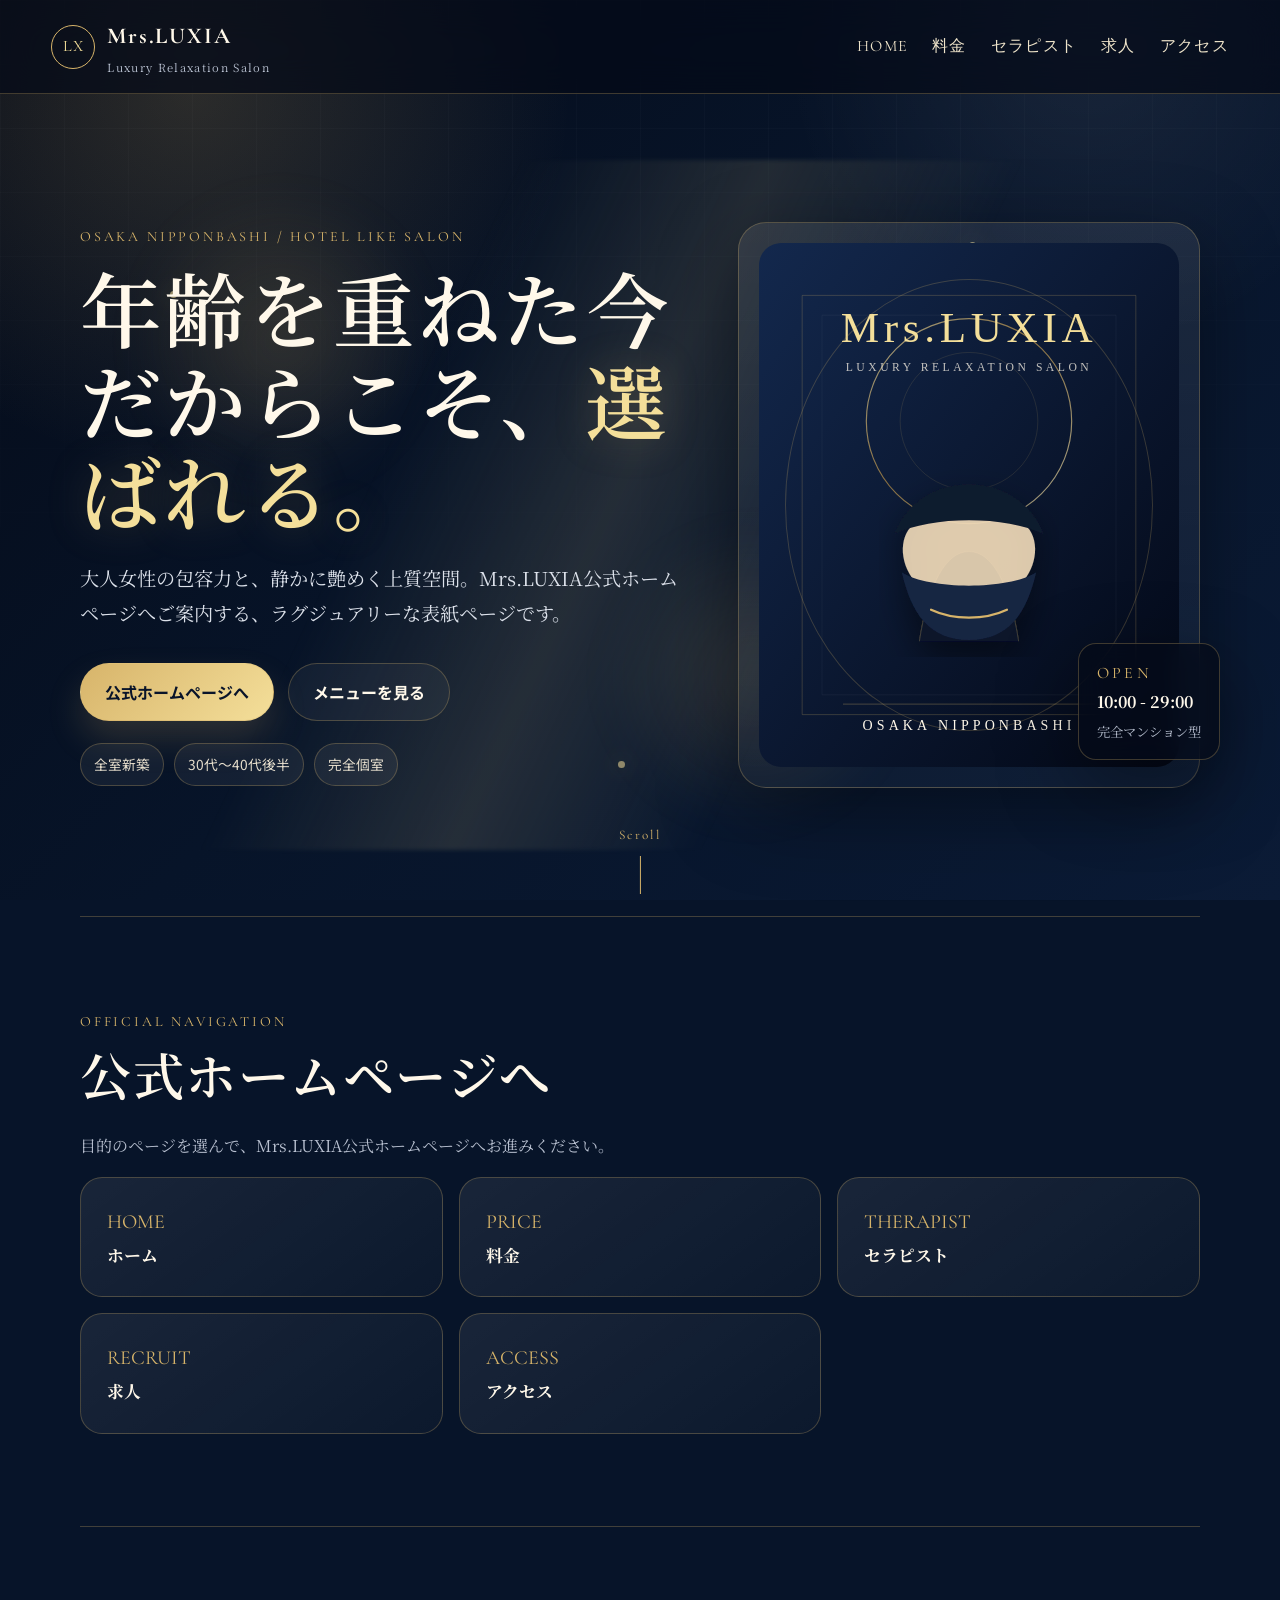
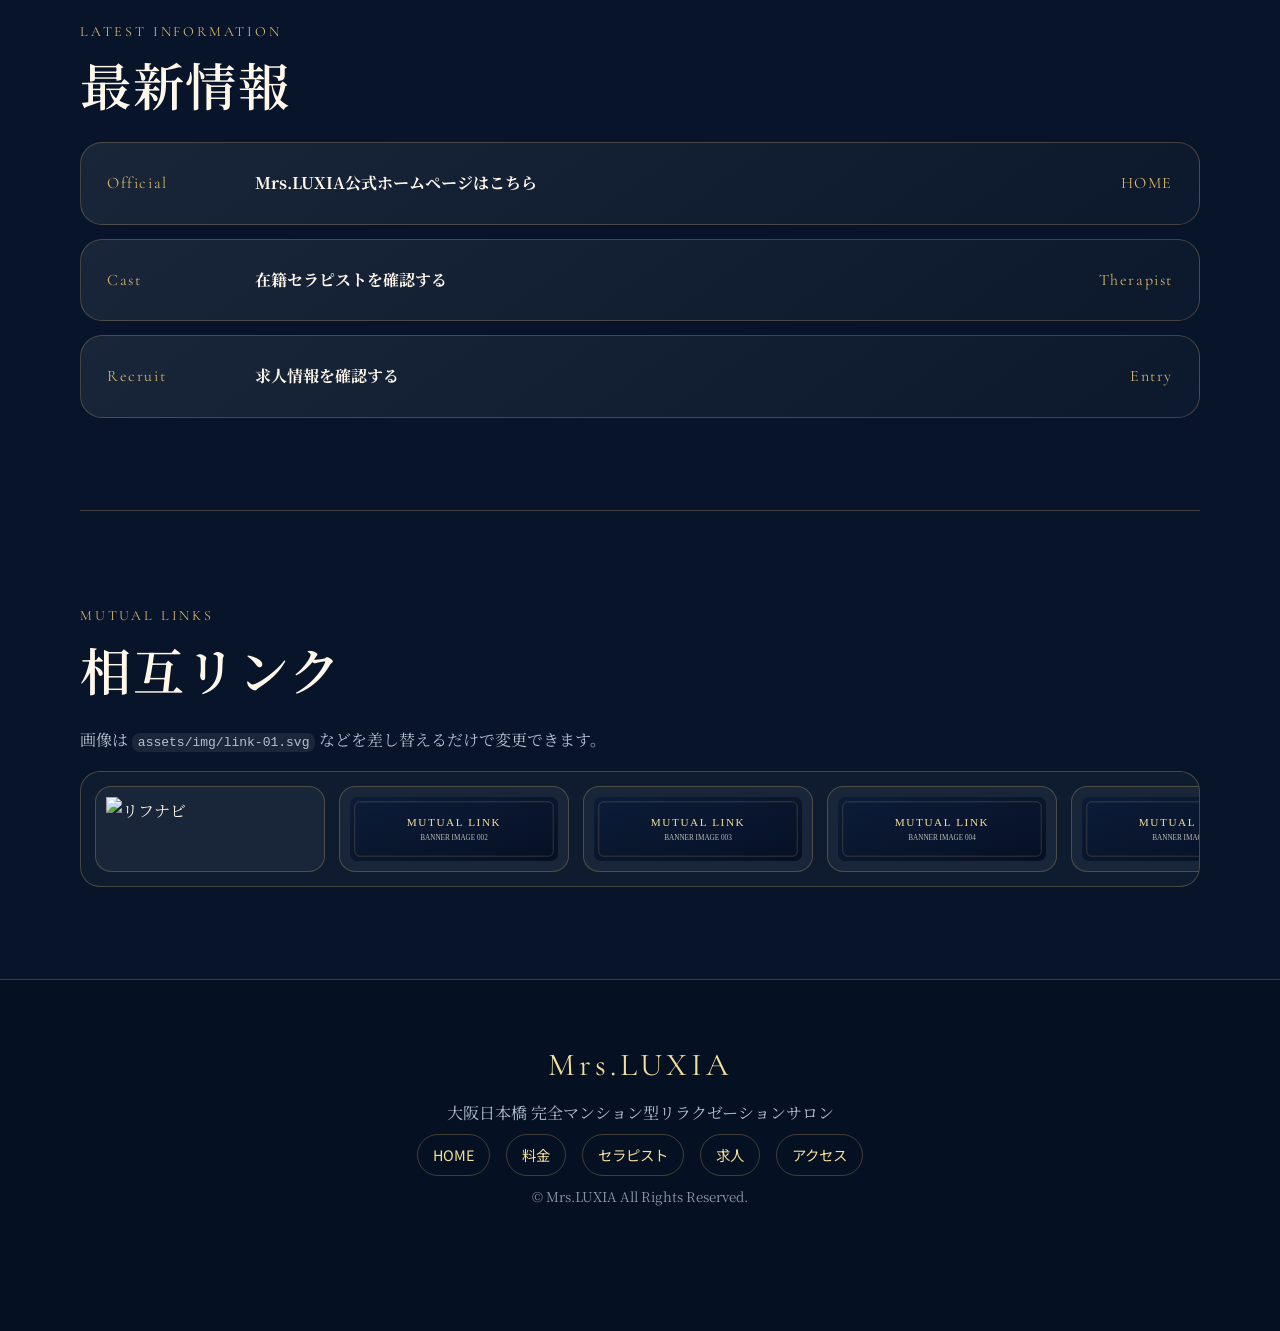
==== commit 56f625e0: "Update index.html" ====
--- a/index.html
+++ b/index.html
@@ -90,7 +90,9 @@
       <p class="eyebrow">MUTUAL LINKS</p>
       <h2>相互リンク</h2>
       <p class="section-note">画像は <code>assets/img/link-01.svg</code> などを差し替えるだけで変更できます。</p>
-      <div class="marquee"><div class="marquee-inner"><a href="#"><img src="assets/img/link-01.svg" alt="相互リンク サイト1" loading="lazy"></a><a href="#"><img src="assets/img/link-02.svg" alt="相互リンク サイト2" loading="lazy"></a><a href="#"><img src="assets/img/link-03.svg" alt="相互リンク サイト3" loading="lazy"></a><a href="#"><img src="assets/img/link-04.svg" alt="相互リンク サイト4" loading="lazy"></a><a href="#"><img src="assets/img/link-01.svg" alt="相互リンク サイト1" loading="lazy"></a><a href="#"><img src="assets/img/link-02.svg" alt="相互リンク サイト2" loading="lazy"></a><a href="#"><img src="assets/img/link-03.svg" alt="相互リンク サイト3" loading="lazy"></a><a href="#"><img src="assets/img/link-04.svg" alt="相互リンク サイト4" loading="lazy"></a></div></div>
+      <div class="marquee"><div class="marquee-inner"><a href="https://osaka.refle.info/" target="_blank" rel="noopener">
+    <img src="assets/img/reflenavi.gif" alt="リフナビ" loading="lazy">
+</a><a href="#"><img src="assets/img/link-02.svg" alt="相互リンク サイト2" loading="lazy"></a><a href="#"><img src="assets/img/link-03.svg" alt="相互リンク サイト3" loading="lazy"></a><a href="#"><img src="assets/img/link-04.svg" alt="相互リンク サイト4" loading="lazy"></a><a href="#"><img src="assets/img/link-01.svg" alt="相互リンク サイト1" loading="lazy"></a><a href="#"><img src="assets/img/link-02.svg" alt="相互リンク サイト2" loading="lazy"></a><a href="#"><img src="assets/img/link-03.svg" alt="相互リンク サイト3" loading="lazy"></a><a href="#"><img src="assets/img/link-04.svg" alt="相互リンク サイト4" loading="lazy"></a></div></div>
     </section>
   </main>
 
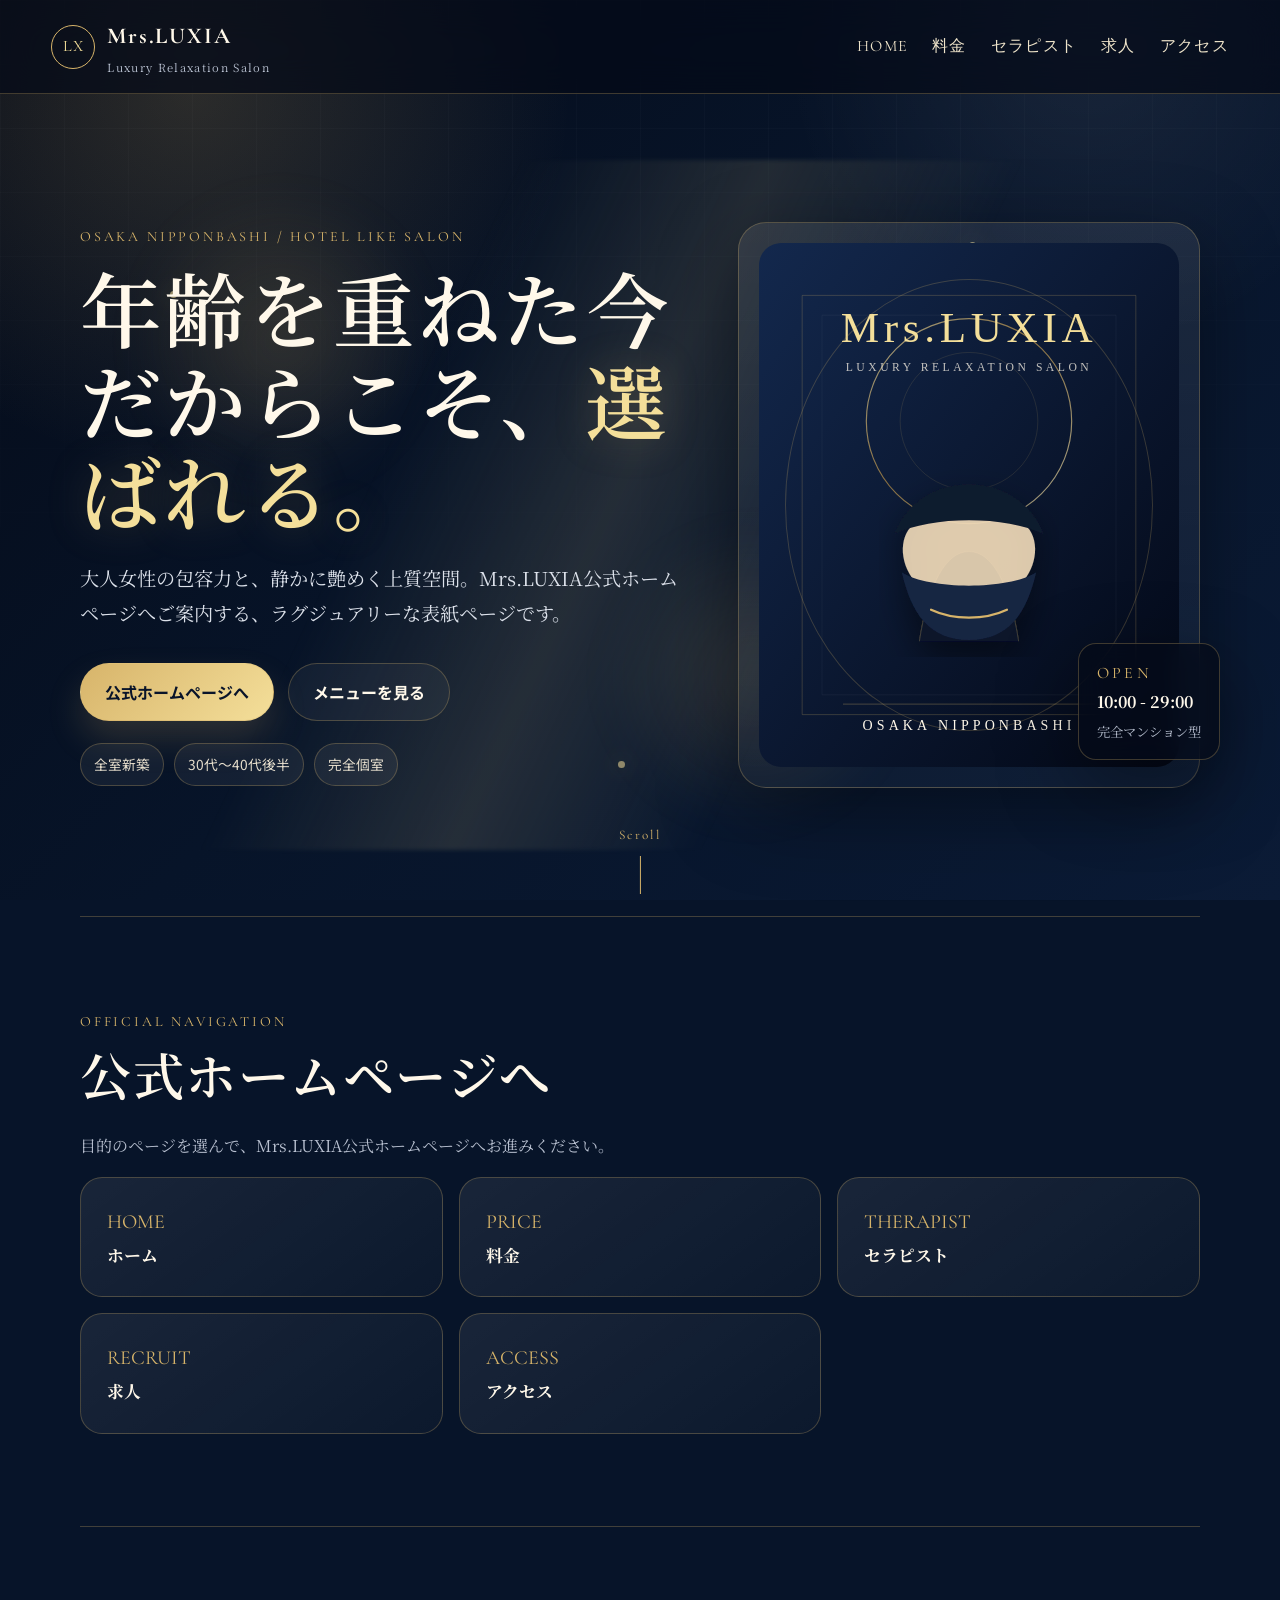
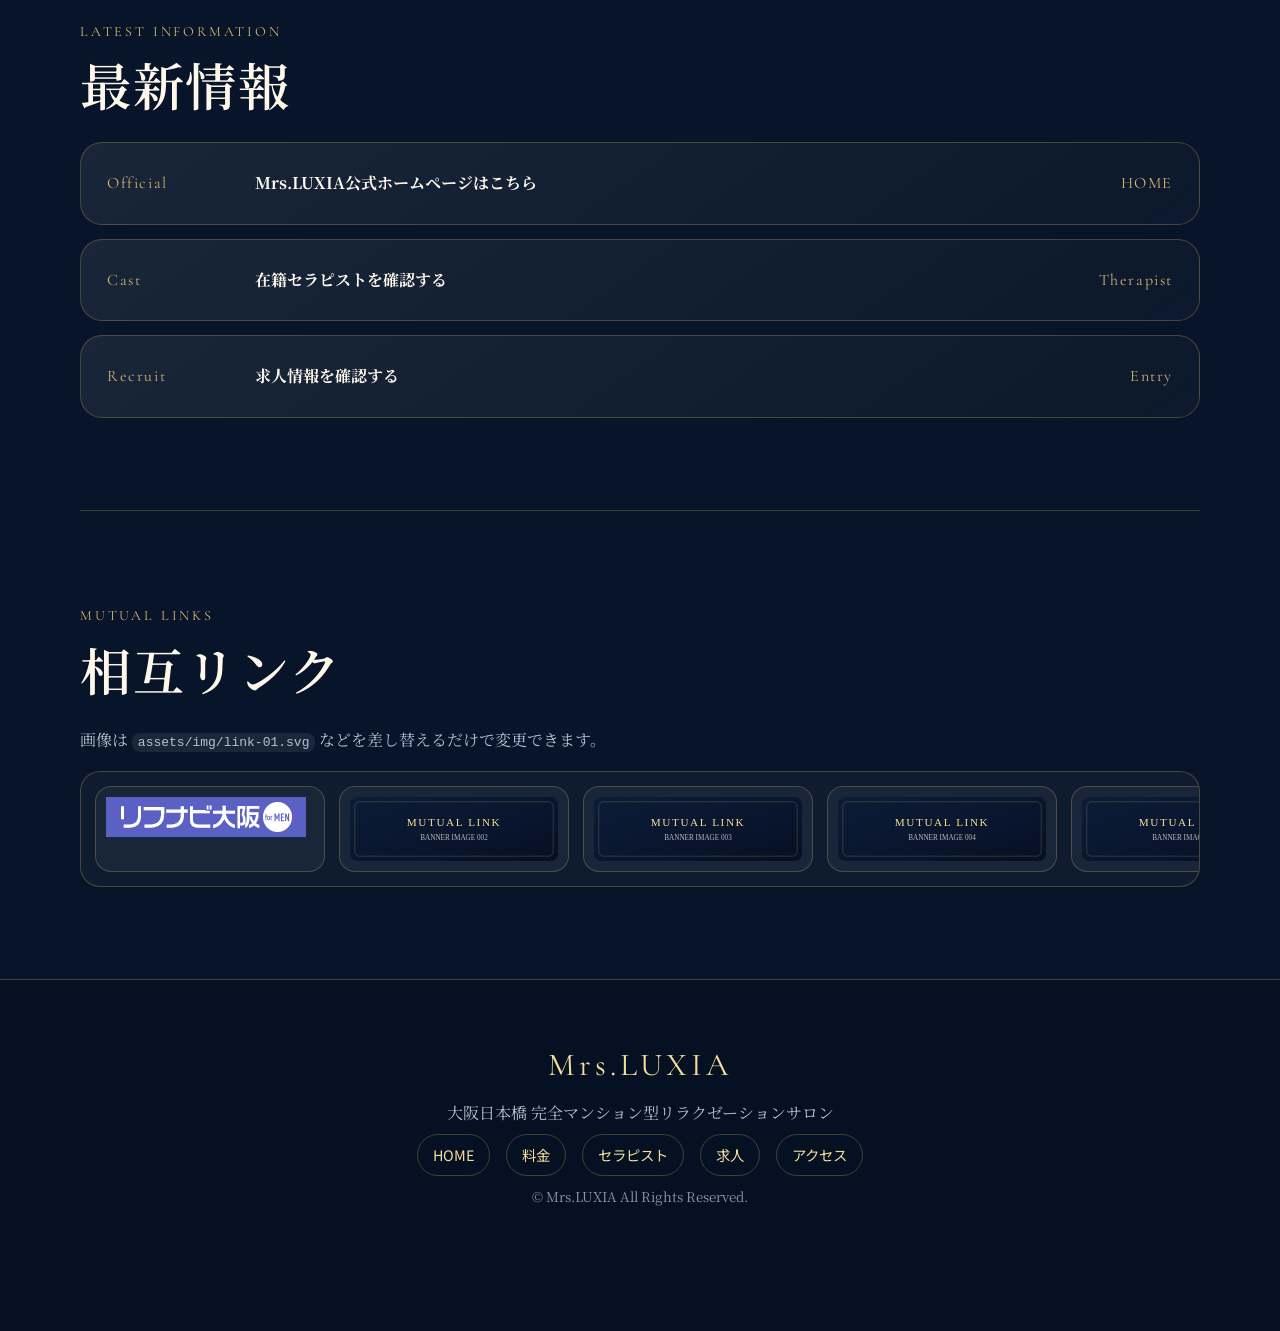
==== commit 5dce5d4b: "Update index.html" ====
--- a/index.html
+++ b/index.html
@@ -91,7 +91,7 @@
       <h2>相互リンク</h2>
       <p class="section-note">画像は <code>assets/img/link-01.svg</code> などを差し替えるだけで変更できます。</p>
       <div class="marquee"><div class="marquee-inner"><a href="https://osaka.refle.info/" target="_blank" rel="noopener">
-    <img src="assets/img/reflenavi.gif" alt="リフナビ" loading="lazy">
+    <img src="assets/img/reflenavi.gif.gif" alt="リフナビ" loading="lazy">
 </a><a href="#"><img src="assets/img/link-02.svg" alt="相互リンク サイト2" loading="lazy"></a><a href="#"><img src="assets/img/link-03.svg" alt="相互リンク サイト3" loading="lazy"></a><a href="#"><img src="assets/img/link-04.svg" alt="相互リンク サイト4" loading="lazy"></a><a href="#"><img src="assets/img/link-01.svg" alt="相互リンク サイト1" loading="lazy"></a><a href="#"><img src="assets/img/link-02.svg" alt="相互リンク サイト2" loading="lazy"></a><a href="#"><img src="assets/img/link-03.svg" alt="相互リンク サイト3" loading="lazy"></a><a href="#"><img src="assets/img/link-04.svg" alt="相互リンク サイト4" loading="lazy"></a></div></div>
     </section>
   </main>
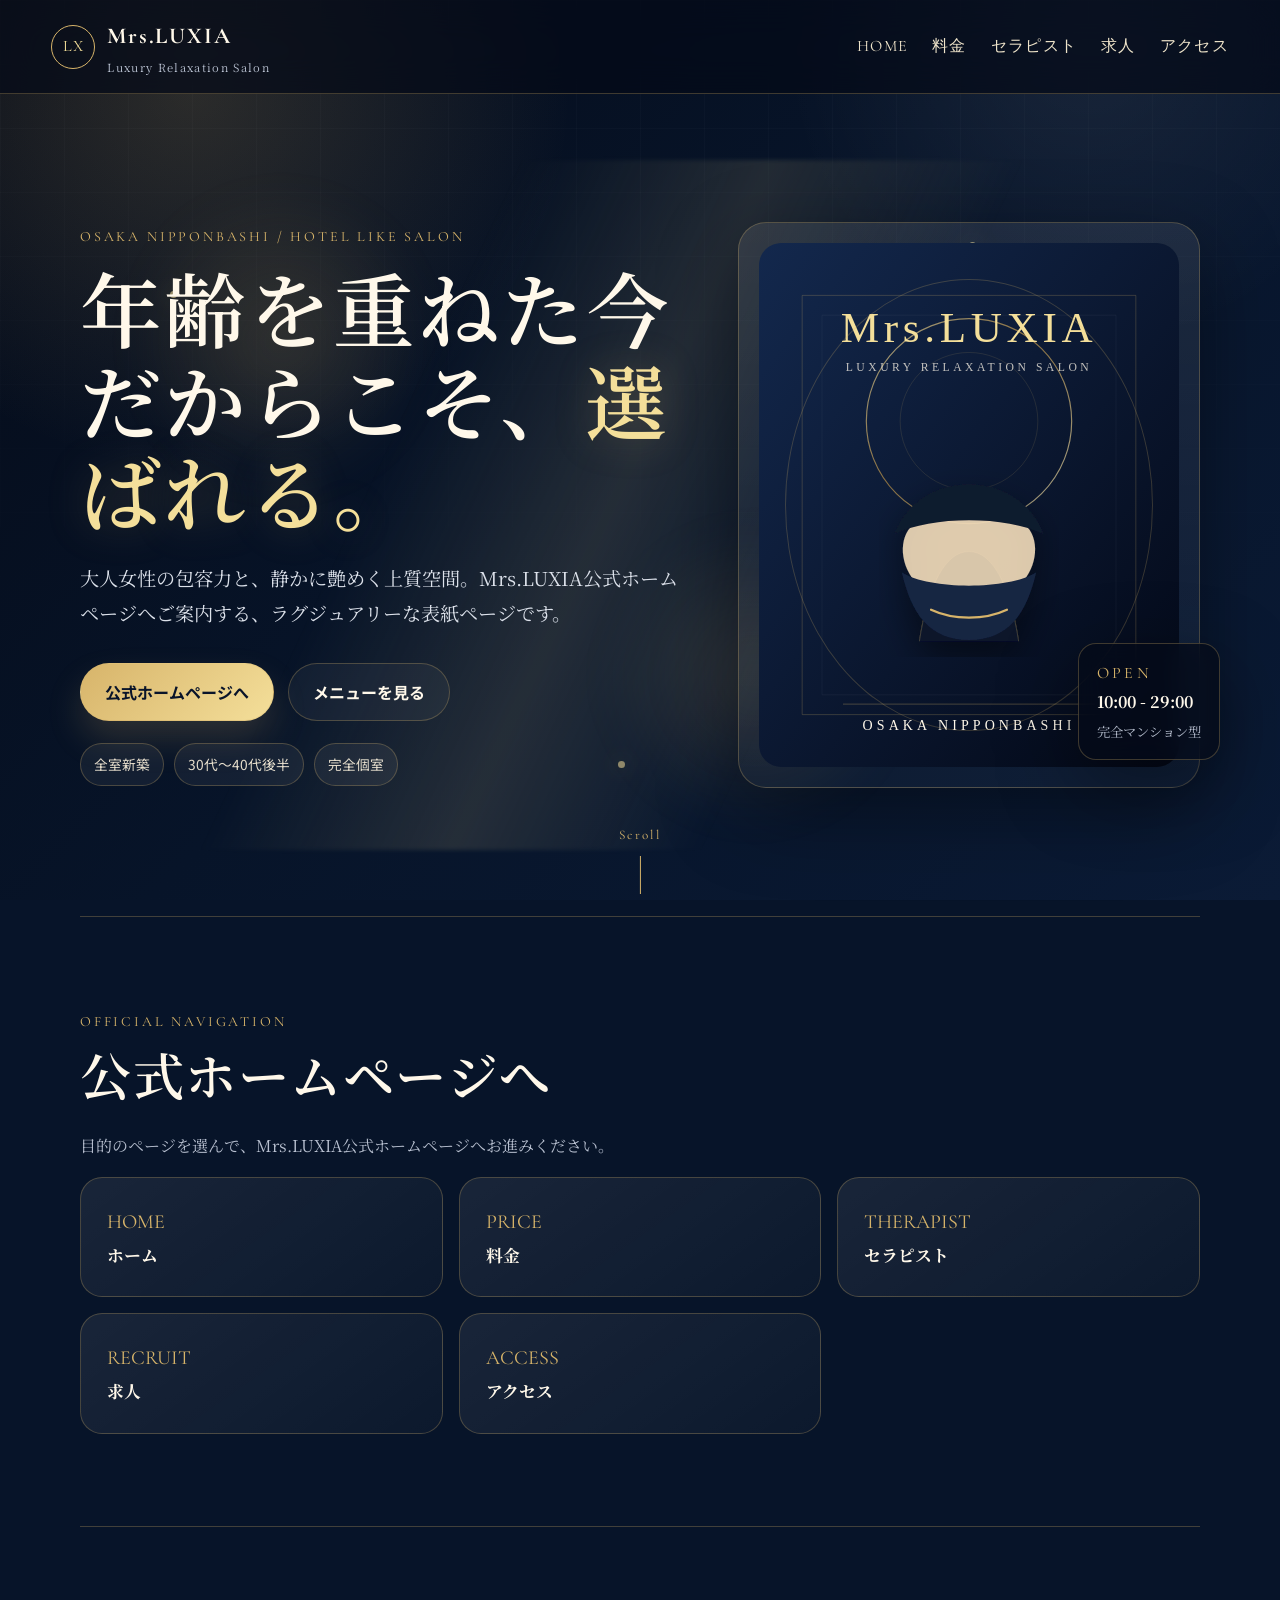
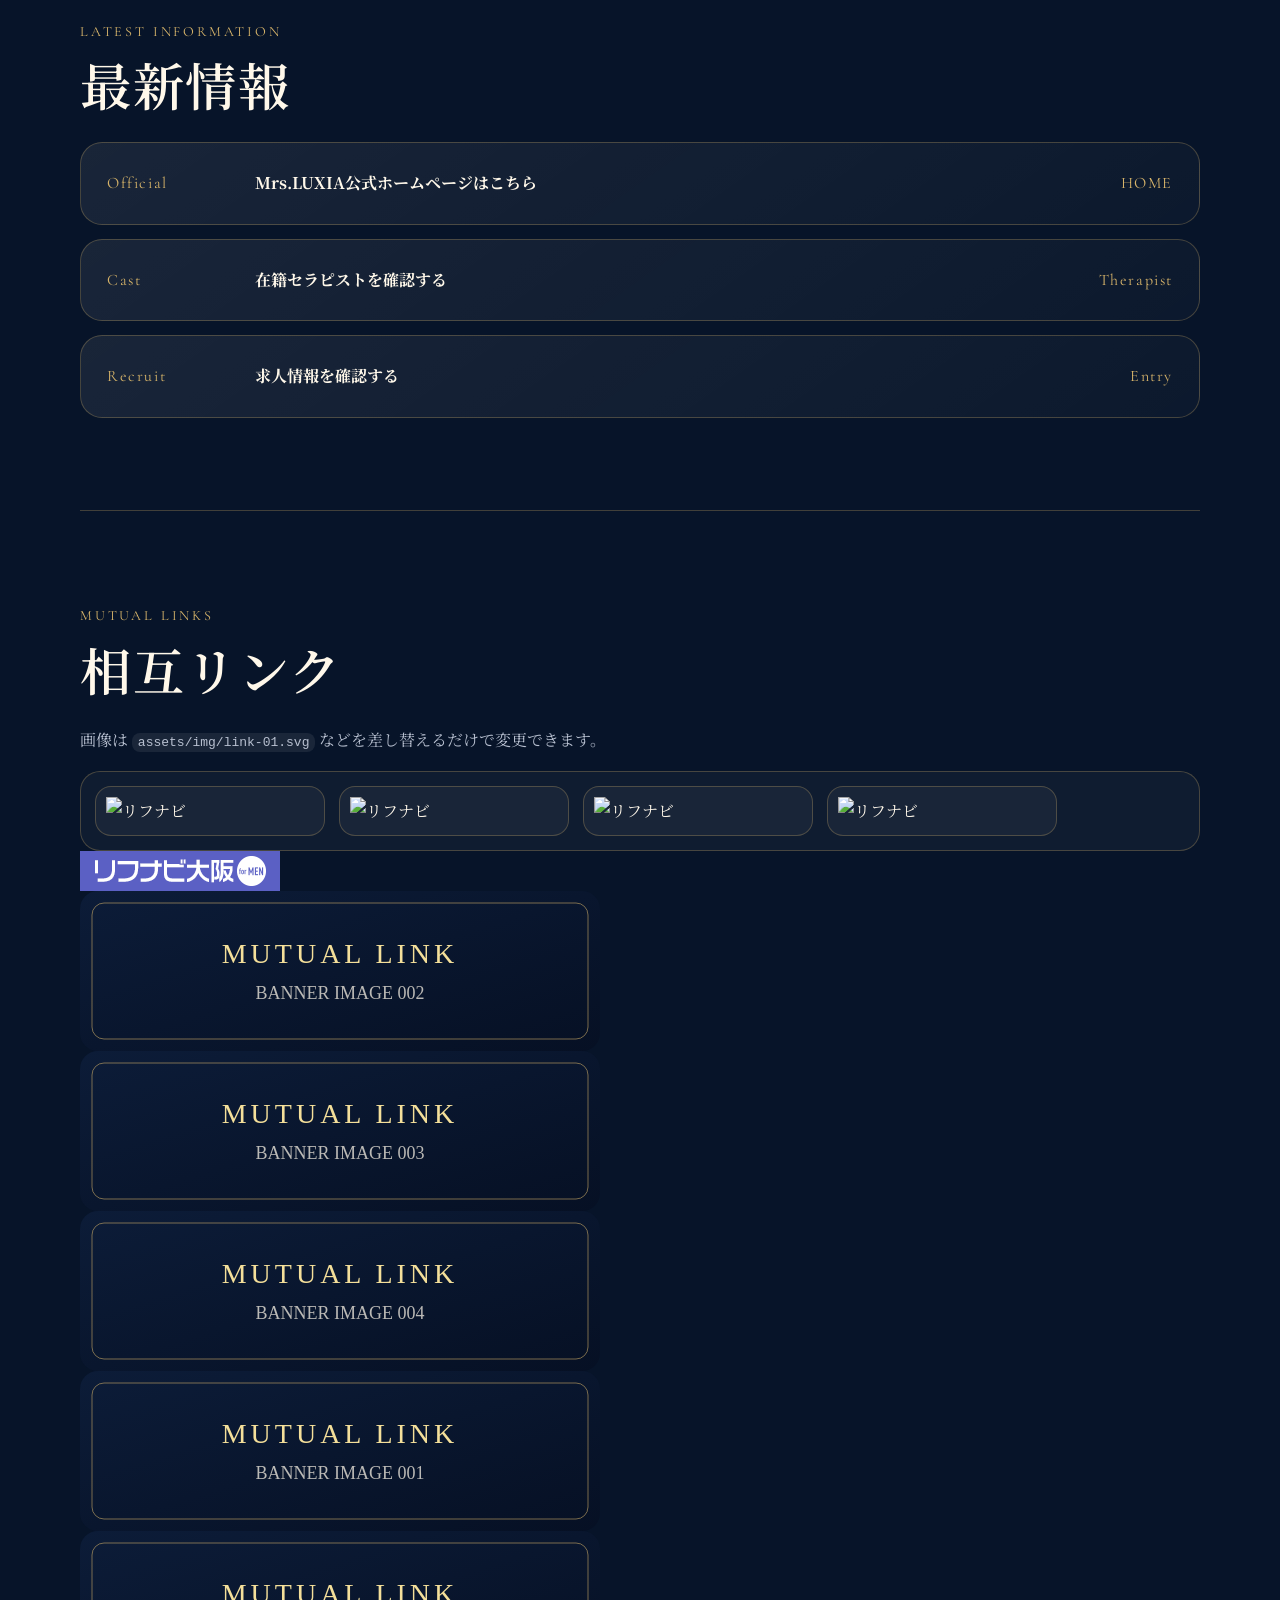
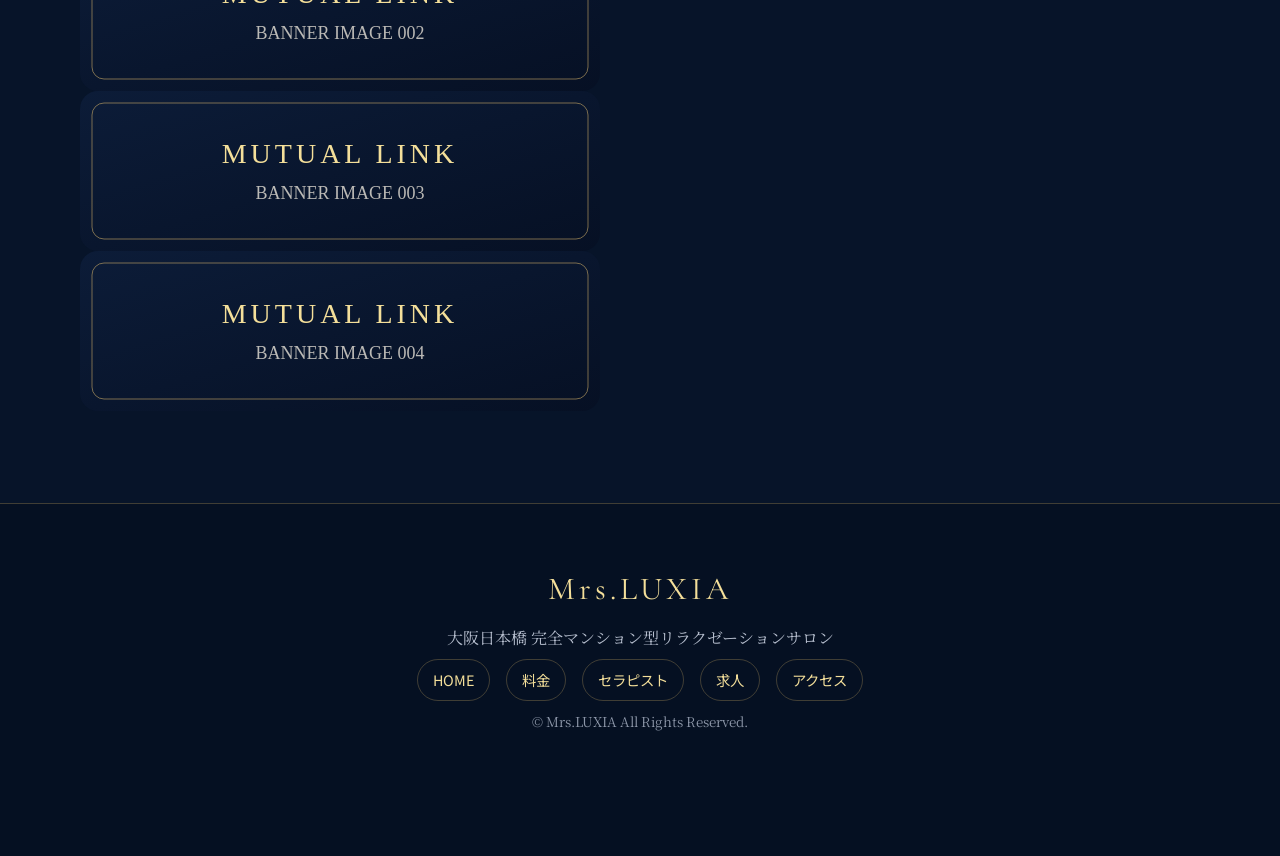
==== commit b34b70e6: "Update index.html" ====
--- a/index.html
+++ b/index.html
@@ -90,7 +90,27 @@
       <p class="eyebrow">MUTUAL LINKS</p>
       <h2>相互リンク</h2>
       <p class="section-note">画像は <code>assets/img/link-01.svg</code> などを差し替えるだけで変更できます。</p>
-      <div class="marquee"><div class="marquee-inner"><a href="https://osaka.refle.info/" target="_blank" rel="noopener">
+<div class="marquee">
+  <div class="marquee-inner">
+
+    <a href="https://osaka.refle.info/" target="_blank" rel="noopener">
+      <img src="assets/img/reflenavi.gif" alt="リフナビ" loading="lazy">
+    </a>
+
+    <a href="https://osaka.refle.info/" target="_blank" rel="noopener">
+      <img src="assets/img/reflenavi.gif" alt="リフナビ" loading="lazy">
+    </a>
+
+    <a href="https://osaka.refle.info/" target="_blank" rel="noopener">
+      <img src="assets/img/reflenavi.gif" alt="リフナビ" loading="lazy">
+    </a>
+
+    <a href="https://osaka.refle.info/" target="_blank" rel="noopener">
+      <img src="assets/img/reflenavi.gif" alt="リフナビ" loading="lazy">
+    </a>
+
+  </div>
+</div>
     <img src="assets/img/reflenavi.gif.gif" alt="リフナビ" loading="lazy">
 </a><a href="#"><img src="assets/img/link-02.svg" alt="相互リンク サイト2" loading="lazy"></a><a href="#"><img src="assets/img/link-03.svg" alt="相互リンク サイト3" loading="lazy"></a><a href="#"><img src="assets/img/link-04.svg" alt="相互リンク サイト4" loading="lazy"></a><a href="#"><img src="assets/img/link-01.svg" alt="相互リンク サイト1" loading="lazy"></a><a href="#"><img src="assets/img/link-02.svg" alt="相互リンク サイト2" loading="lazy"></a><a href="#"><img src="assets/img/link-03.svg" alt="相互リンク サイト3" loading="lazy"></a><a href="#"><img src="assets/img/link-04.svg" alt="相互リンク サイト4" loading="lazy"></a></div></div>
     </section>
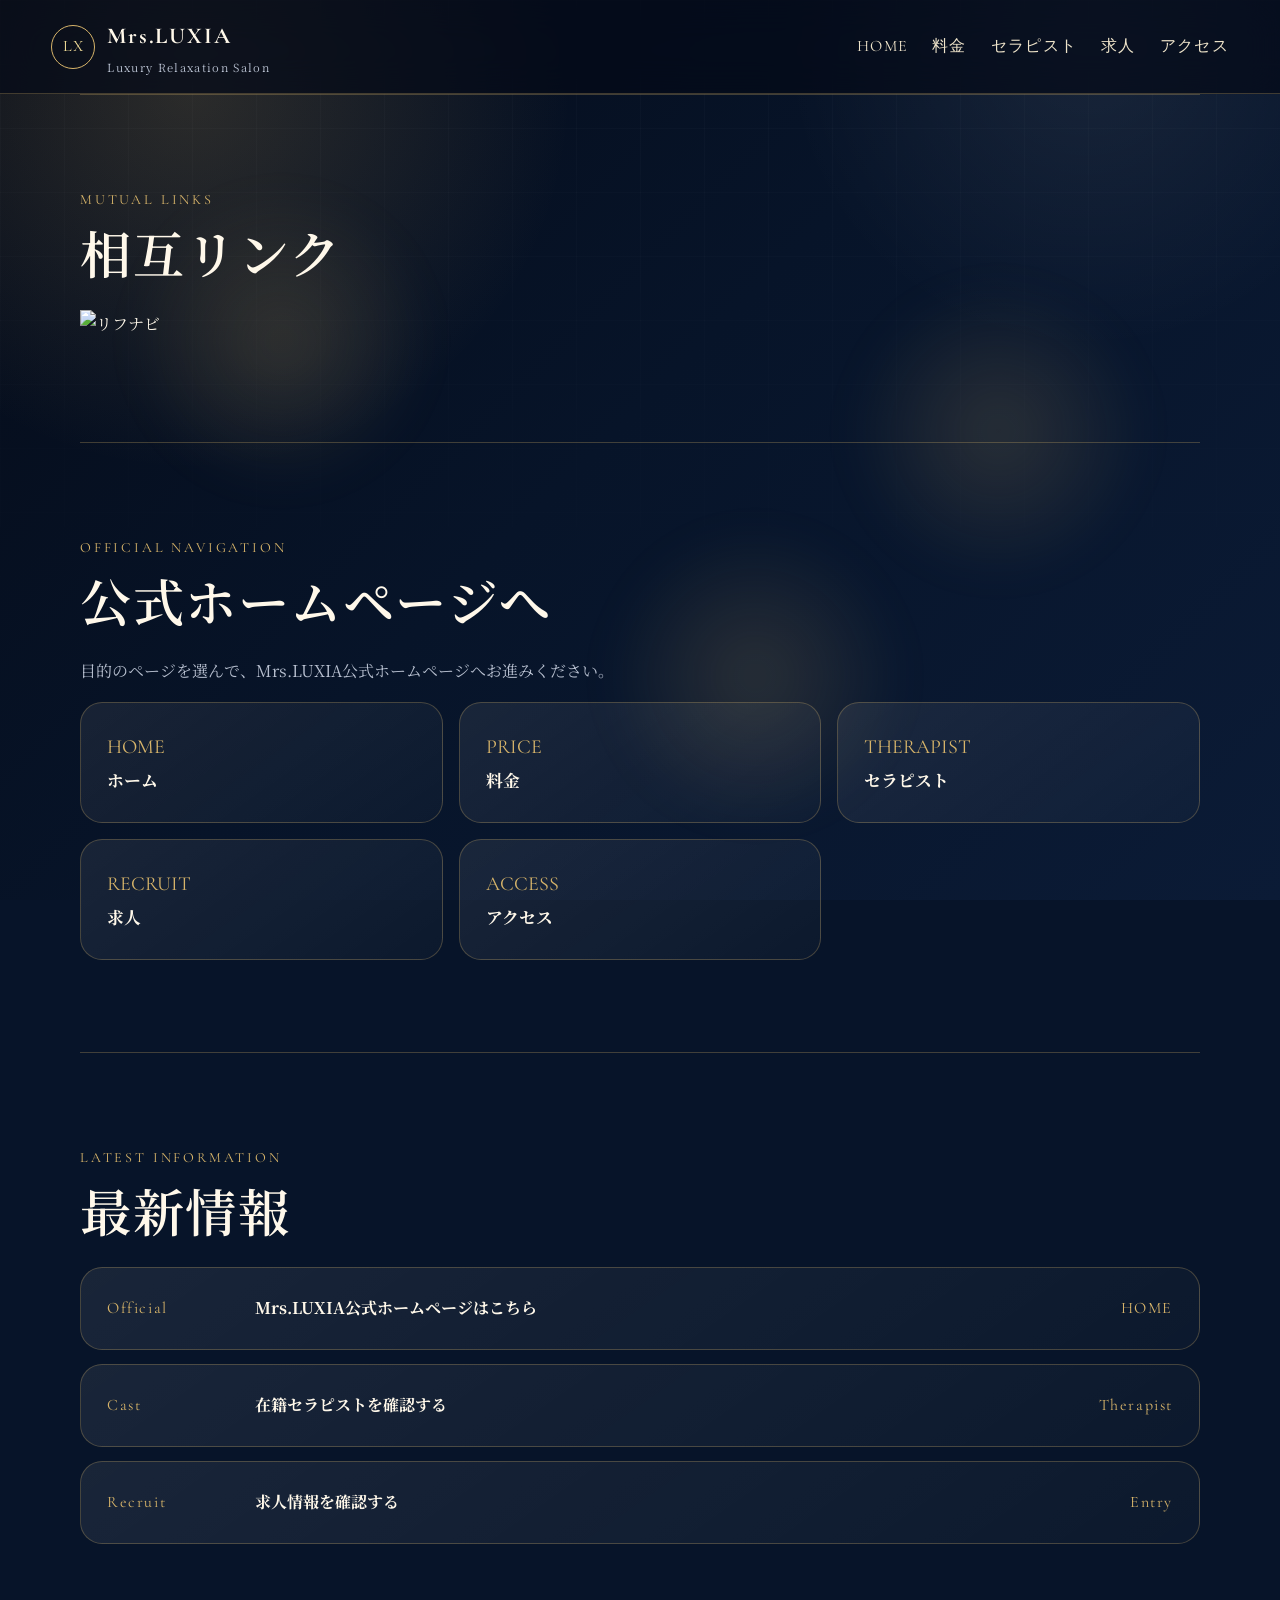
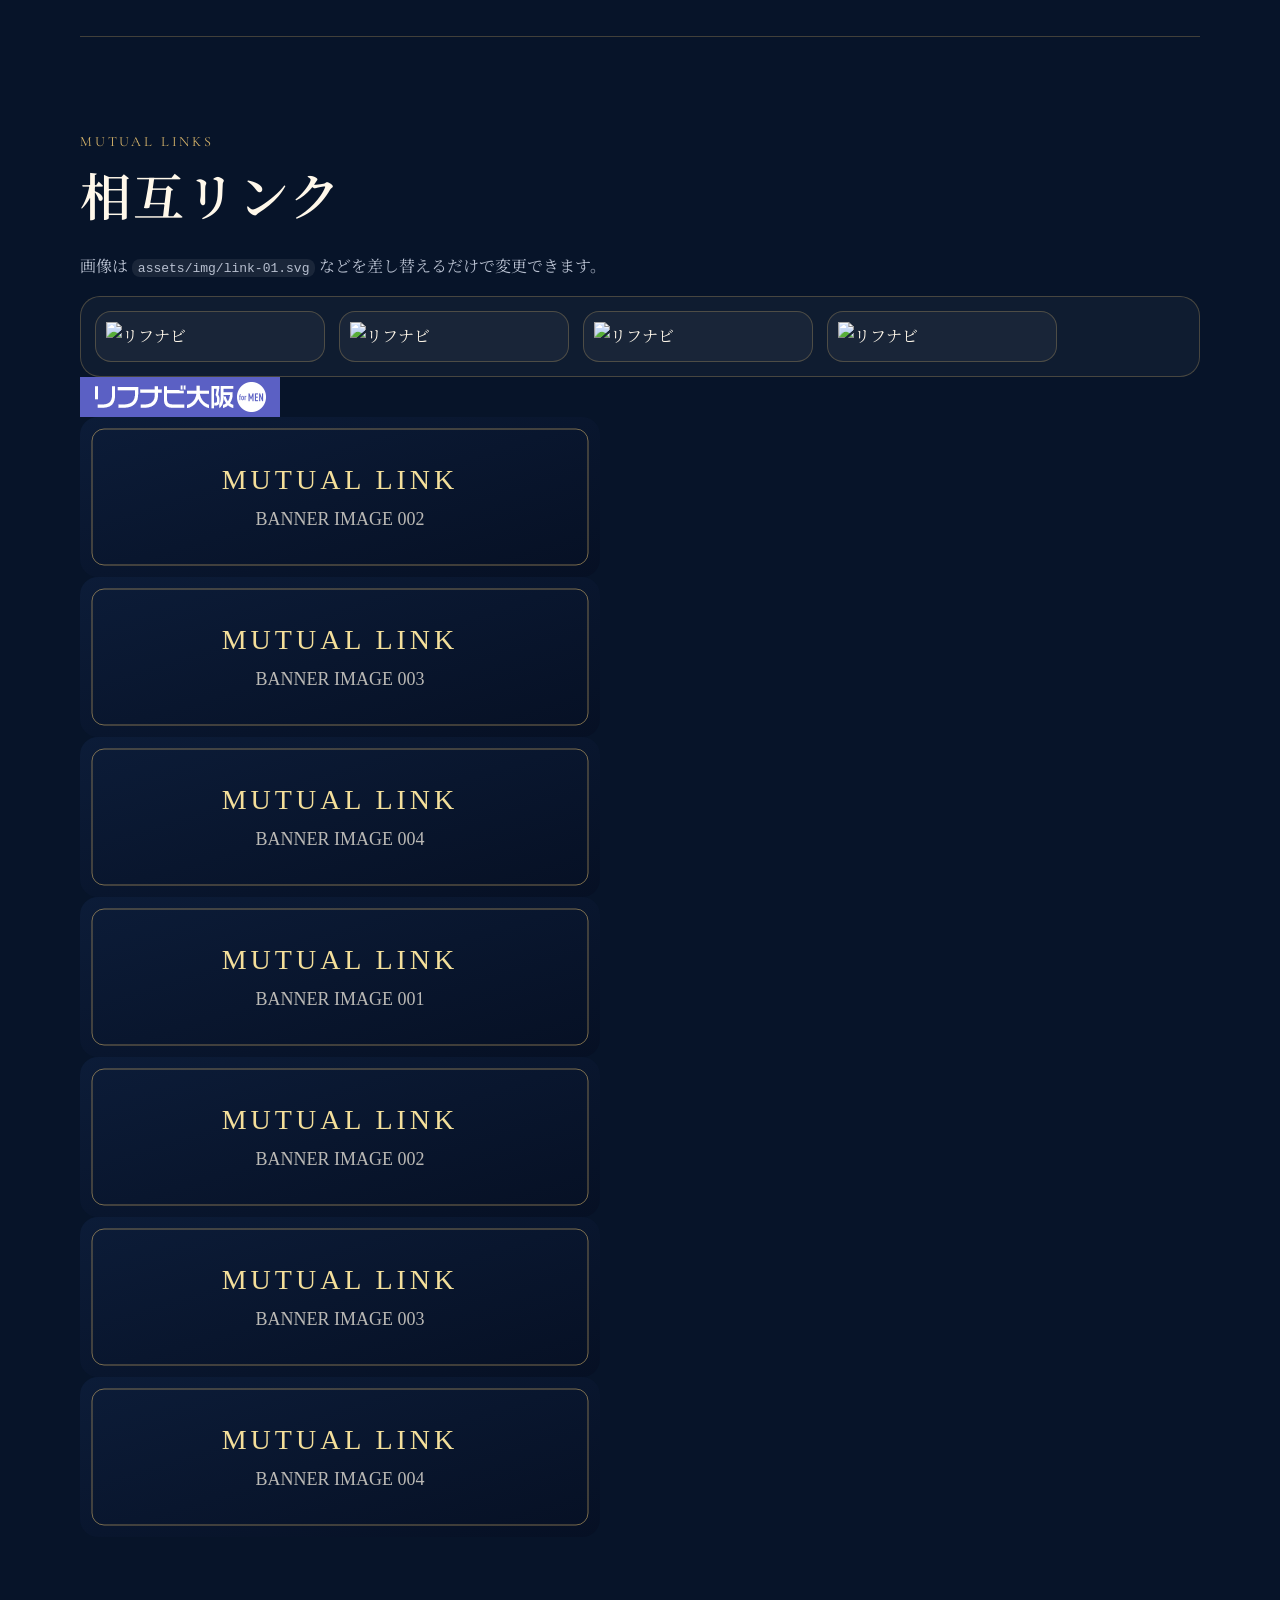
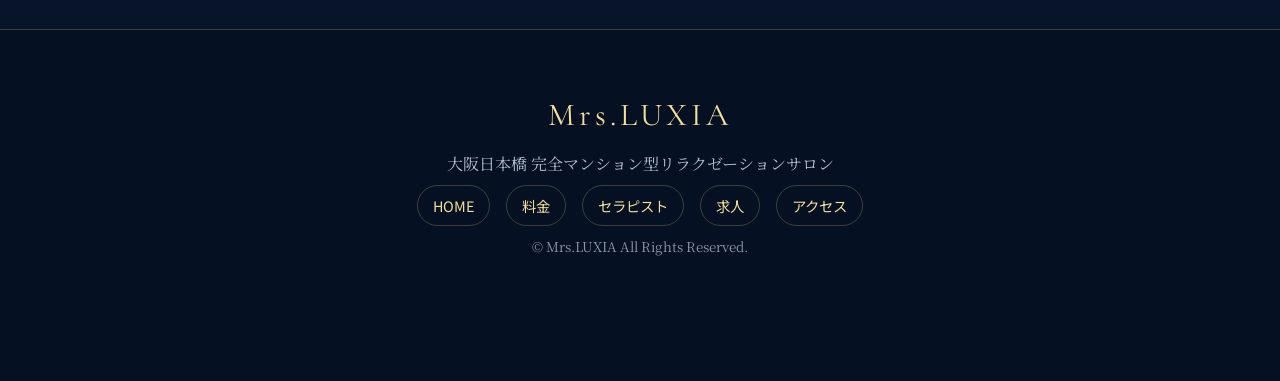
==== commit b42f7544: "Replace hero section with mutual links section Replaced hero section with links section for mutual l" ====
--- a/index.html
+++ b/index.html
@@ -44,24 +44,16 @@
   </header>
 
   <main>
-    <section class="hero section reveal">
-      <div class="hero-ambient" aria-hidden="true"><span></span><span></span><span></span><b></b></div>
-      <div class="hero-copy">
-        <p class="eyebrow">OSAKA NIPPONBASHI / HOTEL LIKE SALON</p>
-        <h1 class="split-text">年齢を重ねた今<br>だからこそ、<span>選ばれる。</span></h1>
-        <p class="lead">大人女性の包容力と、静かに艶めく上質空間。Mrs.LUXIA公式ホームページへご案内する、ラグジュアリーな表紙ページです。</p>
-        <div class="hero-actions">
-          <a class="btn primary shine" href="https://nipponbashi-mrsluxia.com/" target="_blank" rel="noopener">公式ホームページへ</a>
-          <a class="btn ghost" href="#official-menu">メニューを見る</a>
-        </div>
-        <div class="hero-badges" aria-label="店舗特徴"><span>全室新築</span><span>30代〜40代後半</span><span>完全個室</span></div>
-      </div>
-      <div class="hero-visual">
-        <div class="hero-card float-card" aria-label="Mrs.LUXIAイメージ"><div class="gold-ring"></div><img src="assets/img/hero.svg" alt="ネイビーとゴールドの高級ホテル風サロンイメージ" width="720" height="900" loading="eager"></div>
-        <div class="status-card"><span>OPEN</span><strong>10:00 - 29:00</strong><small>完全マンション型</small></div>
-      </div>
-      <a href="#official-menu" class="scroll-cue" aria-label="下へスクロール">Scroll</a>
-    </section>
+ <section class="links section reveal" id="links">
+  <p class="eyebrow">MUTUAL LINKS</p>
+  <h2>相互リンク</h2>
+
+  <div class="partner-links">
+    <a href="https://osaka.refle.info/" target="_blank" rel="noopener">
+      <img src="assets/img/bunner200_2.gif" alt="リフナビ" width="200" height="40" loading="lazy">
+    </a>
+  </div>
+</section>
 
     <section class="quick-menu section reveal" id="official-menu" aria-labelledby="menu-title">
       <p class="eyebrow">OFFICIAL NAVIGATION</p>
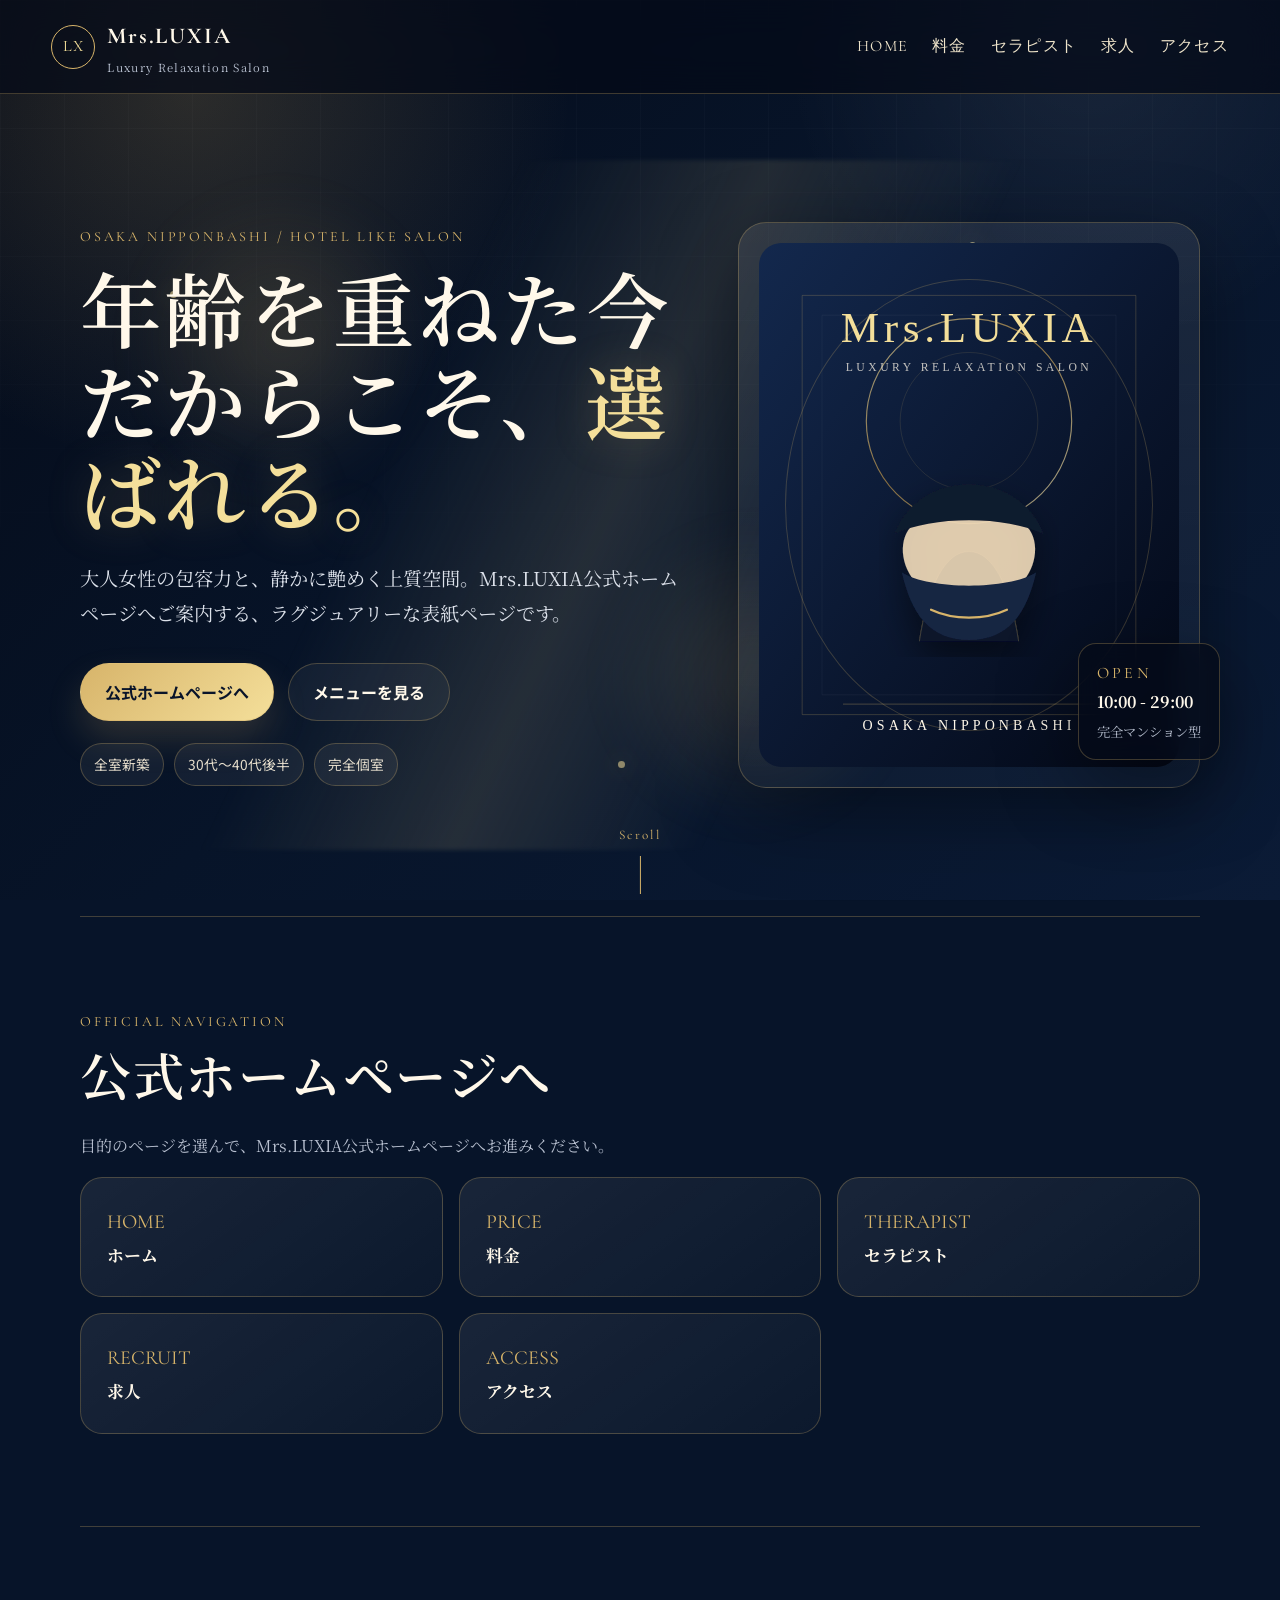
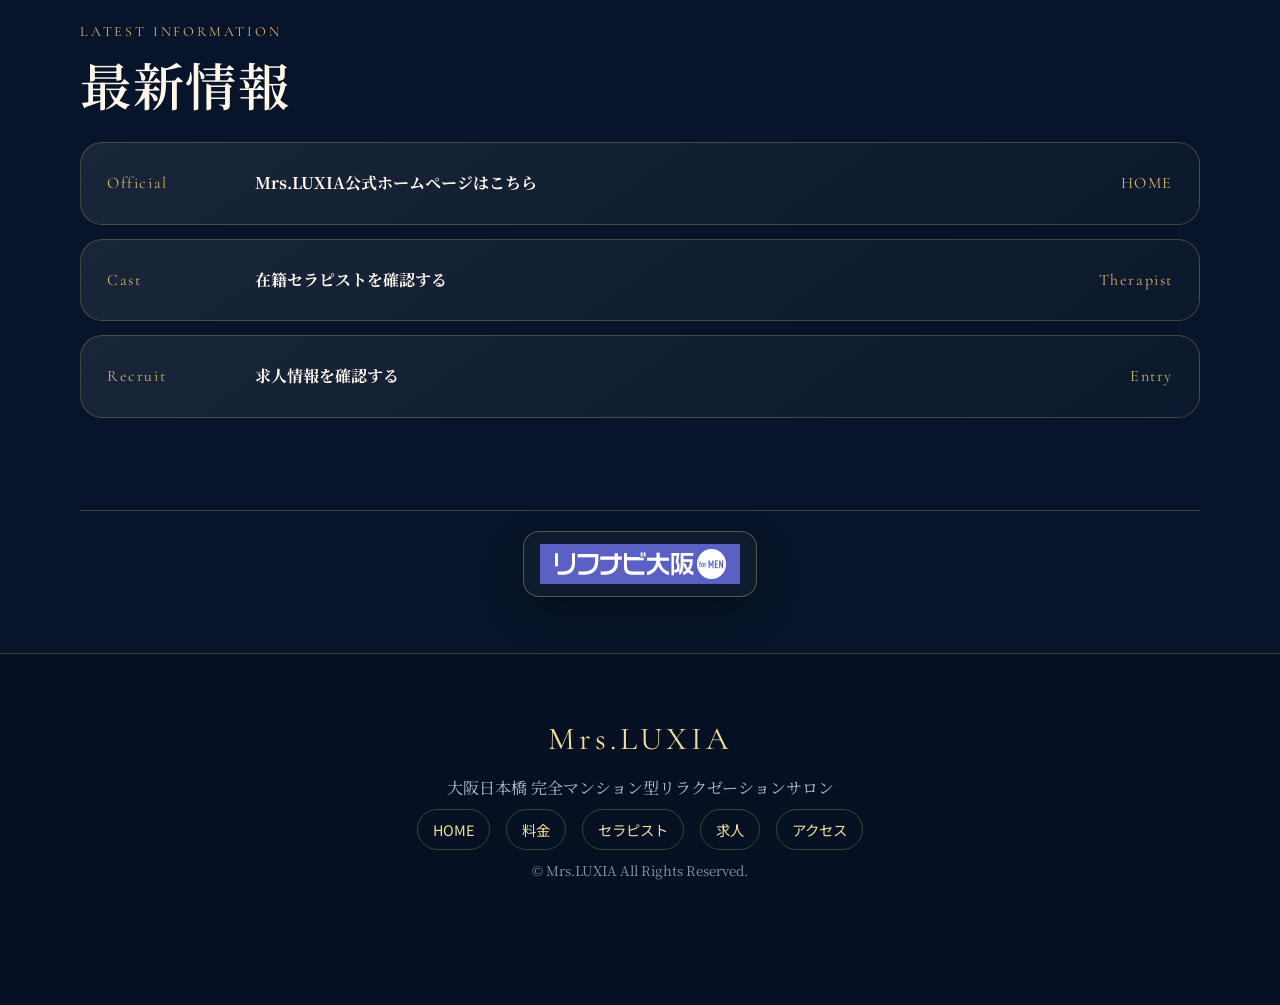
==== commit 36a0c185: "Add files via upload" ====
--- a/index.html
+++ b/index.html
@@ -44,16 +44,24 @@
   </header>
 
   <main>
- <section class="links section reveal" id="links">
-  <p class="eyebrow">MUTUAL LINKS</p>
-  <h2>相互リンク</h2>
-
-  <div class="partner-links">
-    <a href="https://osaka.refle.info/" target="_blank" rel="noopener">
-      <img src="assets/img/bunner200_2.gif" alt="リフナビ" width="200" height="40" loading="lazy">
-    </a>
-  </div>
-</section>
+    <section class="hero section reveal">
+      <div class="hero-ambient" aria-hidden="true"><span></span><span></span><span></span><b></b></div>
+      <div class="hero-copy">
+        <p class="eyebrow">OSAKA NIPPONBASHI / HOTEL LIKE SALON</p>
+        <h1 class="split-text">年齢を重ねた今<br>だからこそ、<span>選ばれる。</span></h1>
+        <p class="lead">大人女性の包容力と、静かに艶めく上質空間。Mrs.LUXIA公式ホームページへご案内する、ラグジュアリーな表紙ページです。</p>
+        <div class="hero-actions">
+          <a class="btn primary shine" href="https://nipponbashi-mrsluxia.com/" target="_blank" rel="noopener">公式ホームページへ</a>
+          <a class="btn ghost" href="#official-menu">メニューを見る</a>
+        </div>
+        <div class="hero-badges" aria-label="店舗特徴"><span>全室新築</span><span>30代〜40代後半</span><span>完全個室</span></div>
+      </div>
+      <div class="hero-visual">
+        <div class="hero-card float-card" aria-label="Mrs.LUXIAイメージ"><div class="gold-ring"></div><img src="assets/img/hero.svg" alt="ネイビーとゴールドの高級ホテル風サロンイメージ" width="720" height="900" loading="eager"></div>
+        <div class="status-card"><span>OPEN</span><strong>10:00 - 29:00</strong><small>完全マンション型</small></div>
+      </div>
+      <a href="#official-menu" class="scroll-cue" aria-label="下へスクロール">Scroll</a>
+    </section>
 
     <section class="quick-menu section reveal" id="official-menu" aria-labelledby="menu-title">
       <p class="eyebrow">OFFICIAL NAVIGATION</p>
@@ -78,33 +86,12 @@
       </div>
     </section>
 
-    <section class="links section reveal" id="links">
-      <p class="eyebrow">MUTUAL LINKS</p>
-      <h2>相互リンク</h2>
-      <p class="section-note">画像は <code>assets/img/link-01.svg</code> などを差し替えるだけで変更できます。</p>
-<div class="marquee">
-  <div class="marquee-inner">
-
-    <a href="https://osaka.refle.info/" target="_blank" rel="noopener">
-      <img src="assets/img/reflenavi.gif" alt="リフナビ" loading="lazy">
-    </a>
-
-    <a href="https://osaka.refle.info/" target="_blank" rel="noopener">
-      <img src="assets/img/reflenavi.gif" alt="リフナビ" loading="lazy">
-    </a>
-
-    <a href="https://osaka.refle.info/" target="_blank" rel="noopener">
-      <img src="assets/img/reflenavi.gif" alt="リフナビ" loading="lazy">
-    </a>
-
-    <a href="https://osaka.refle.info/" target="_blank" rel="noopener">
-      <img src="assets/img/reflenavi.gif" alt="リフナビ" loading="lazy">
-    </a>
-
-  </div>
-</div>
-    <img src="assets/img/reflenavi.gif.gif" alt="リフナビ" loading="lazy">
-</a><a href="#"><img src="assets/img/link-02.svg" alt="相互リンク サイト2" loading="lazy"></a><a href="#"><img src="assets/img/link-03.svg" alt="相互リンク サイト3" loading="lazy"></a><a href="#"><img src="assets/img/link-04.svg" alt="相互リンク サイト4" loading="lazy"></a><a href="#"><img src="assets/img/link-01.svg" alt="相互リンク サイト1" loading="lazy"></a><a href="#"><img src="assets/img/link-02.svg" alt="相互リンク サイト2" loading="lazy"></a><a href="#"><img src="assets/img/link-03.svg" alt="相互リンク サイト3" loading="lazy"></a><a href="#"><img src="assets/img/link-04.svg" alt="相互リンク サイト4" loading="lazy"></a></div></div>
+    <section class="links section reveal partner-section" id="links" aria-label="掲載サイト">
+      <div class="partner-links">
+        <a href="https://osaka.refle.info/" target="_blank" rel="noopener" aria-label="リフナビを開く">
+          <img src="assets/img/bunner200_2.gif" alt="リフナビ" width="200" height="40" loading="lazy">
+        </a>
+      </div>
     </section>
   </main>
 
--- a/assets/css/style.css
+++ b/assets/css/style.css
@@ -2,3 +2,46 @@
 
 /* ===== Ver.4 polish ===== */
 .hero{isolation:isolate}.hero-ambient{position:absolute;inset:0;z-index:-1;pointer-events:none;overflow:hidden}.hero-ambient span{position:absolute;width:7px;height:7px;border-radius:50%;background:var(--gold2);box-shadow:0 0 24px rgba(244,223,154,.9);opacity:.55;animation:luxParticle 8s ease-in-out infinite}.hero-ambient span:nth-child(1){left:8%;top:24%;animation-delay:.2s}.hero-ambient span:nth-child(2){right:20%;top:18%;animation-delay:1.4s}.hero-ambient span:nth-child(3){left:48%;bottom:18%;animation-delay:2.2s}.hero-ambient b{position:absolute;inset:8% -20%;background:linear-gradient(115deg,transparent 35%,rgba(244,223,154,.12),transparent 62%);filter:blur(2px);animation:luxSweep 7s ease-in-out infinite}.hero-badges{display:flex;gap:10px;flex-wrap:wrap;margin-top:22px}.hero-badges span{border:1px solid var(--line);background:rgba(255,255,255,.055);border-radius:999px;padding:8px 13px;color:#e7dfce;font-family:'Noto Sans JP',sans-serif;font-size:.86rem}.luxury-band{width:min(1120px,calc(100% - 36px));margin:0 auto 40px;display:grid;grid-template-columns:repeat(3,1fr);gap:14px;border:1px solid var(--line);border-radius:var(--radius);background:linear-gradient(135deg,rgba(255,255,255,.07),rgba(215,180,106,.07));padding:18px}.luxury-band div{text-align:center;border-right:1px solid var(--line);padding:18px 8px}.luxury-band div:last-child{border-right:0}.luxury-band strong{display:block;font-family:'Cormorant Garamond',serif;font-size:clamp(2rem,6vw,4rem);line-height:1;color:var(--gold2);font-weight:600}.luxury-band span{font-family:'Noto Sans JP',sans-serif;color:var(--muted);letter-spacing:.08em}.footer-links{display:flex;justify-content:center;gap:16px;flex-wrap:wrap}.footer-links a{border:1px solid var(--line);border-radius:999px;padding:7px 15px;color:var(--gold2);font-family:'Noto Sans JP',sans-serif;font-size:.9rem}.fixed-cta{bottom:calc(12px + env(safe-area-inset-bottom));}.site-footer{padding-bottom:calc(120px + env(safe-area-inset-bottom))}@keyframes luxParticle{0%,100%{transform:translate3d(0,0,0) scale(.7);opacity:.25}45%{transform:translate3d(26px,-34px,0) scale(1.35);opacity:.85}}@keyframes luxSweep{0%,45%{transform:translateX(-45%) rotate(-3deg);opacity:0}70%{opacity:1}100%{transform:translateX(45%) rotate(-3deg);opacity:0}}@media(max-width:700px){.luxury-band{grid-template-columns:1fr;padding:8px}.luxury-band div{border-right:0;border-bottom:1px solid var(--line)}.luxury-band div:last-child{border-bottom:0}.hero-badges span{font-size:.78rem;padding:7px 11px}.hero-visual{margin-top:8px}}
+
+/* Ver.6 partner banner: fixed, minimal, no marquee */
+.partner-section{
+  padding-top: 20px;
+  padding-bottom: 56px;
+}
+
+.partner-links{
+  display:flex;
+  justify-content:center;
+  align-items:center;
+  margin:0 auto;
+}
+
+.partner-links a{
+  display:inline-flex;
+  align-items:center;
+  justify-content:center;
+  padding:12px 16px;
+  border:1px solid rgba(214,180,106,.38);
+  border-radius:16px;
+  background:rgba(255,255,255,.035);
+  box-shadow:0 16px 40px rgba(0,0,0,.22);
+  transition:transform .25s ease, border-color .25s ease, background .25s ease;
+}
+
+.partner-links a:hover{
+  transform:translateY(-2px);
+  border-color:rgba(244,223,154,.75);
+  background:rgba(255,255,255,.06);
+}
+
+.partner-links img{
+  display:block;
+  width:200px;
+  height:40px;
+  object-fit:contain;
+}
+
+.marquee,
+.marquee-inner{
+  animation:none!important;
+}
